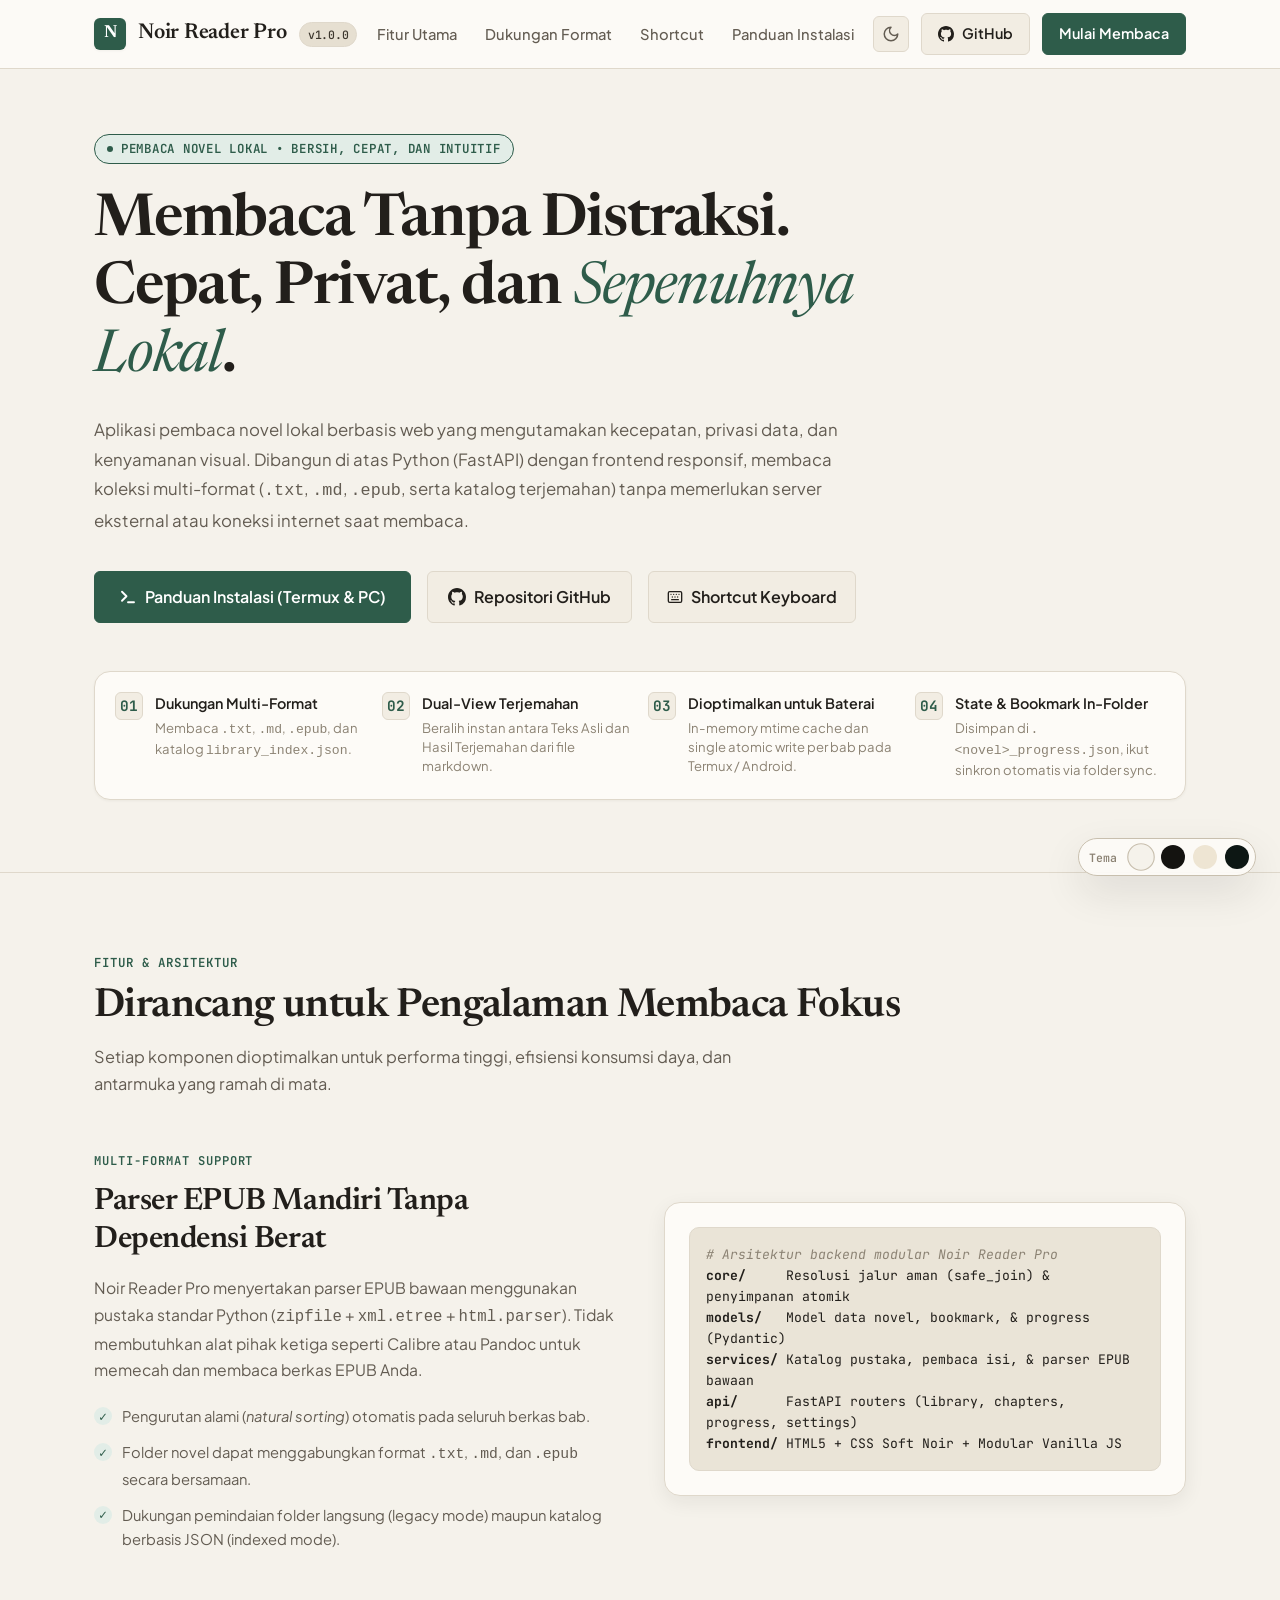
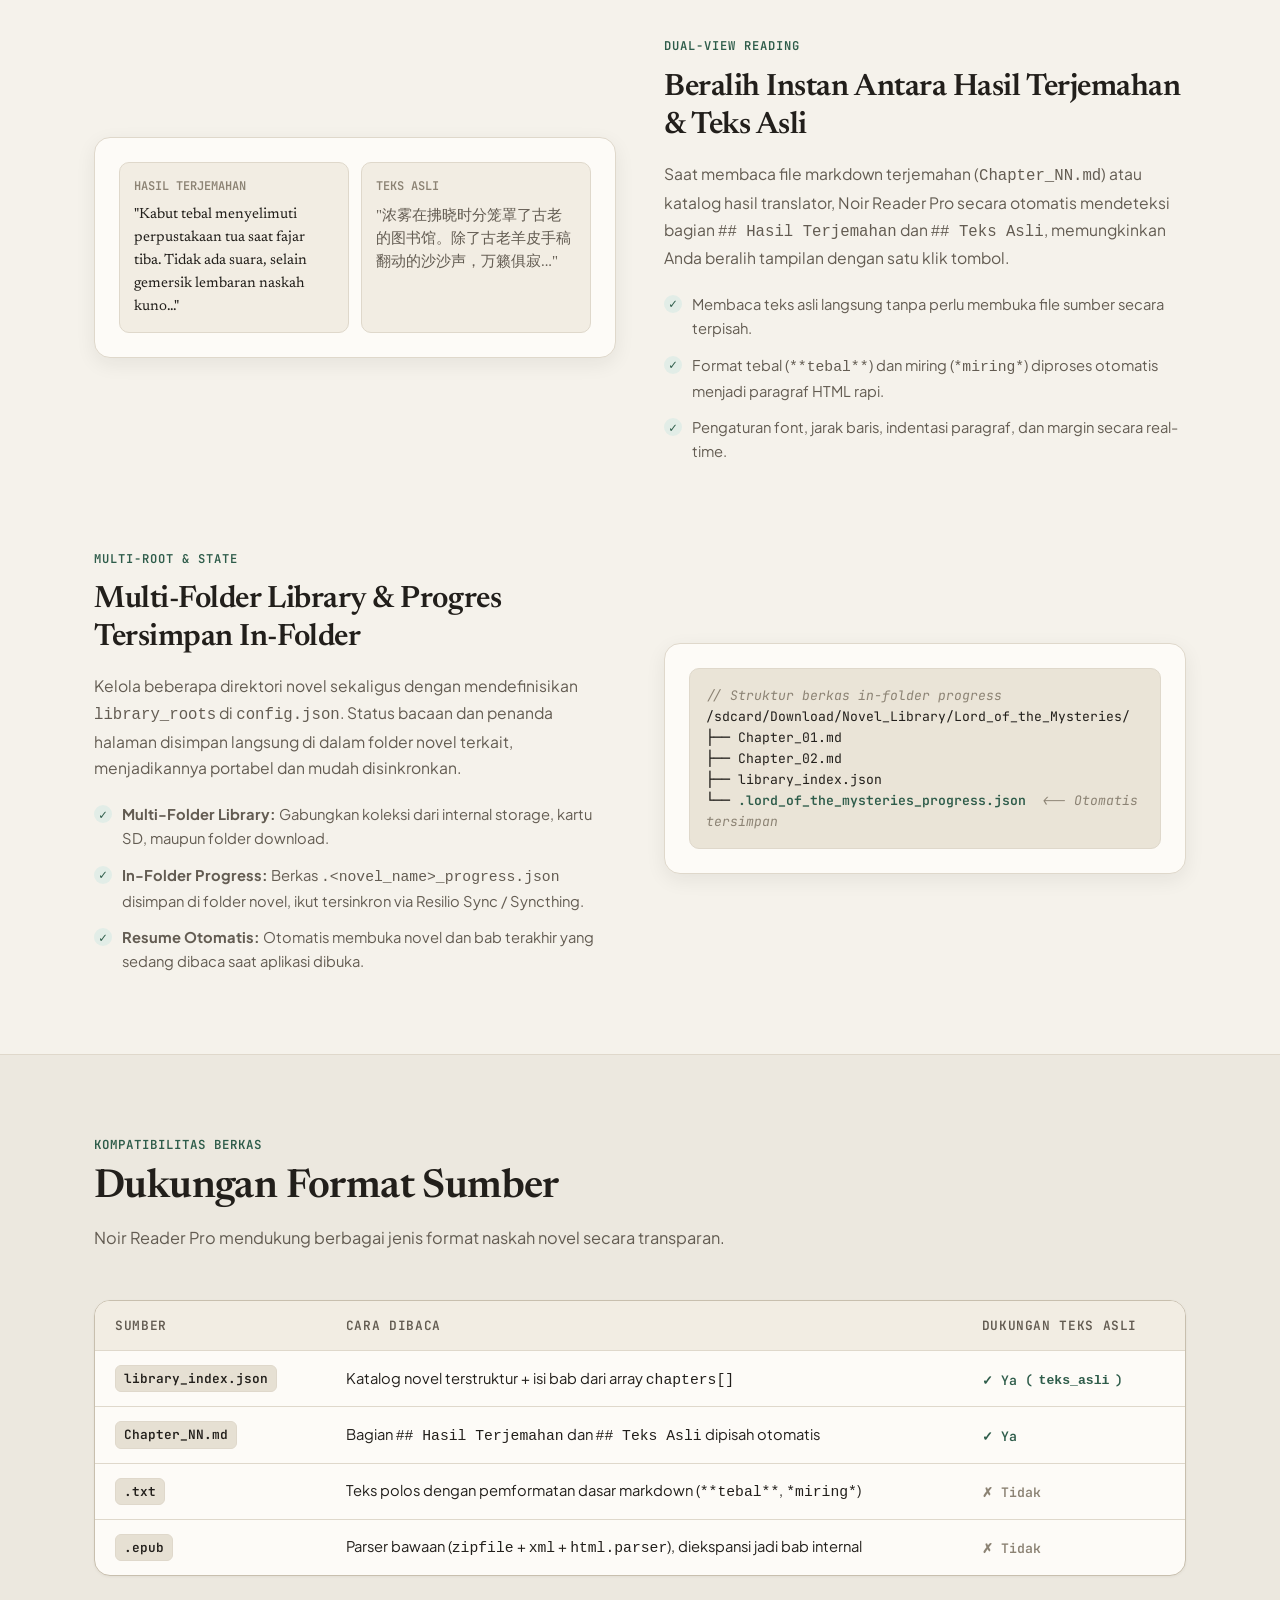
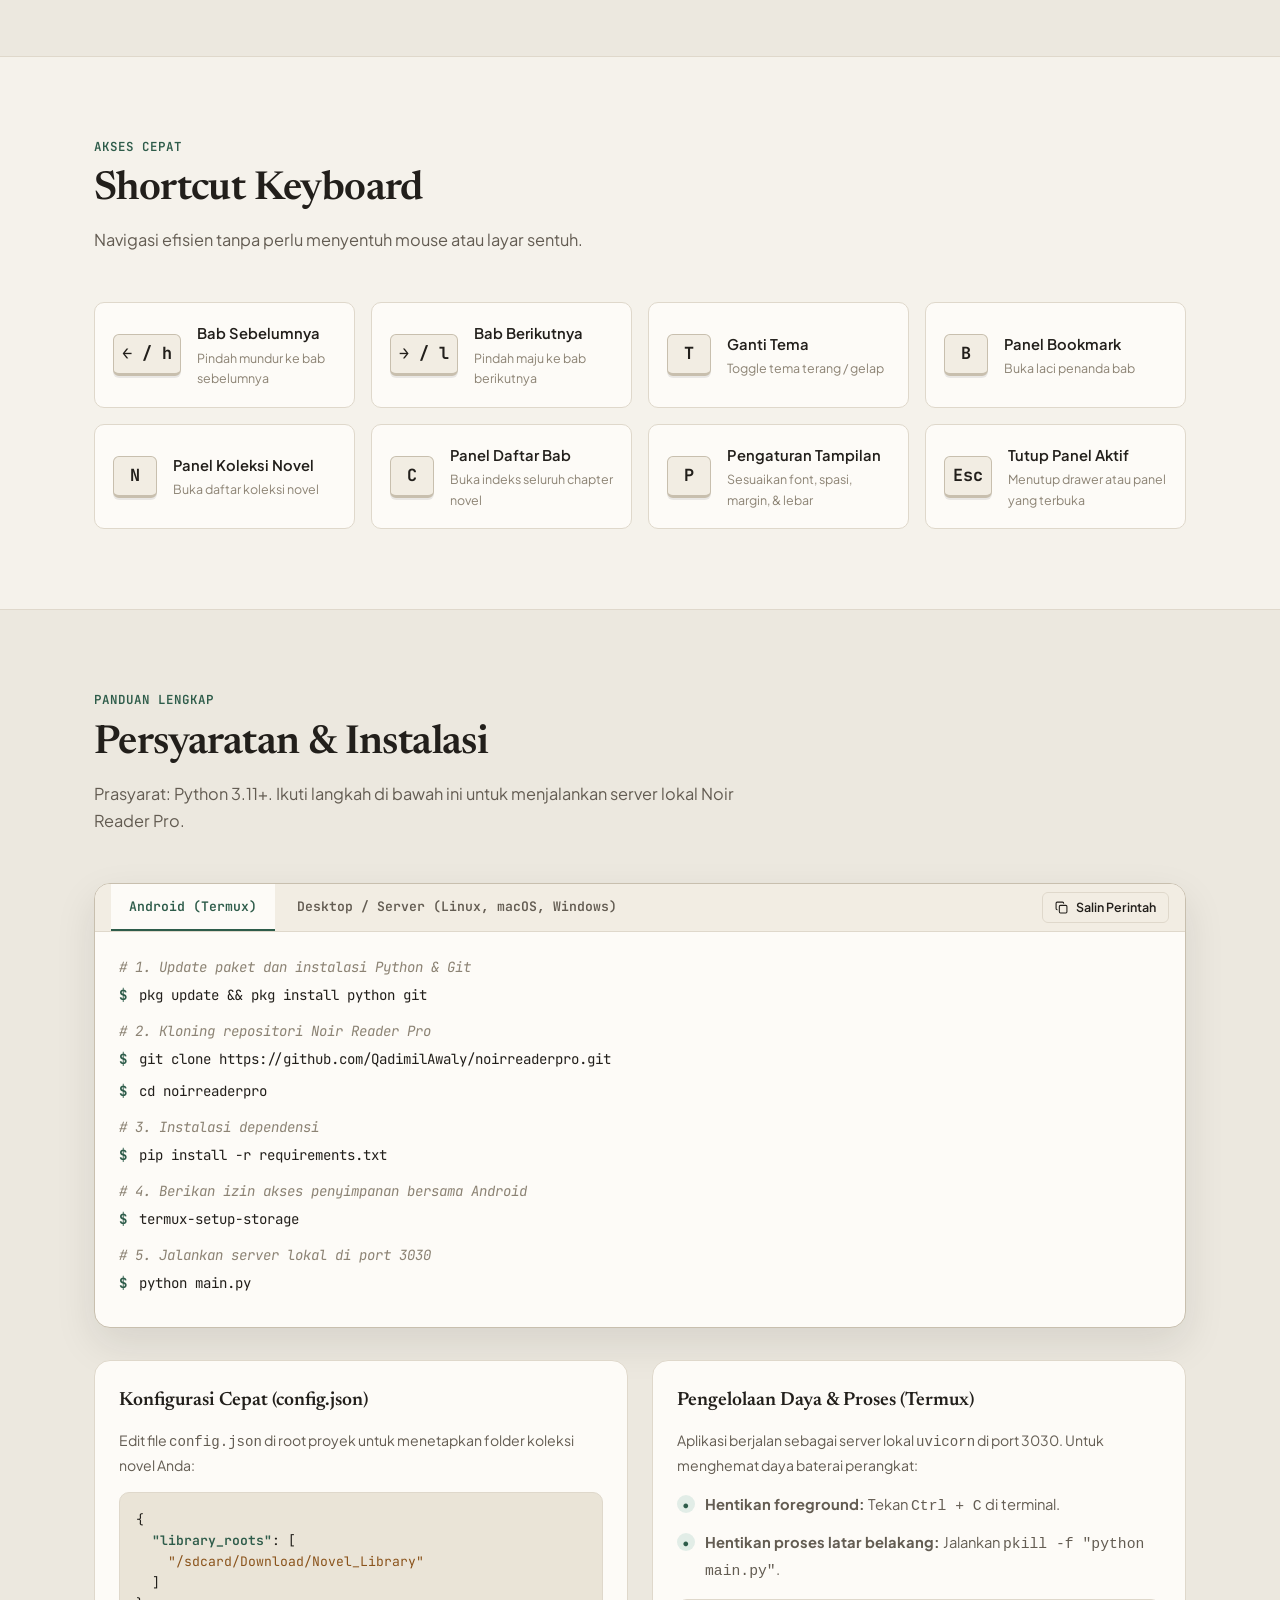
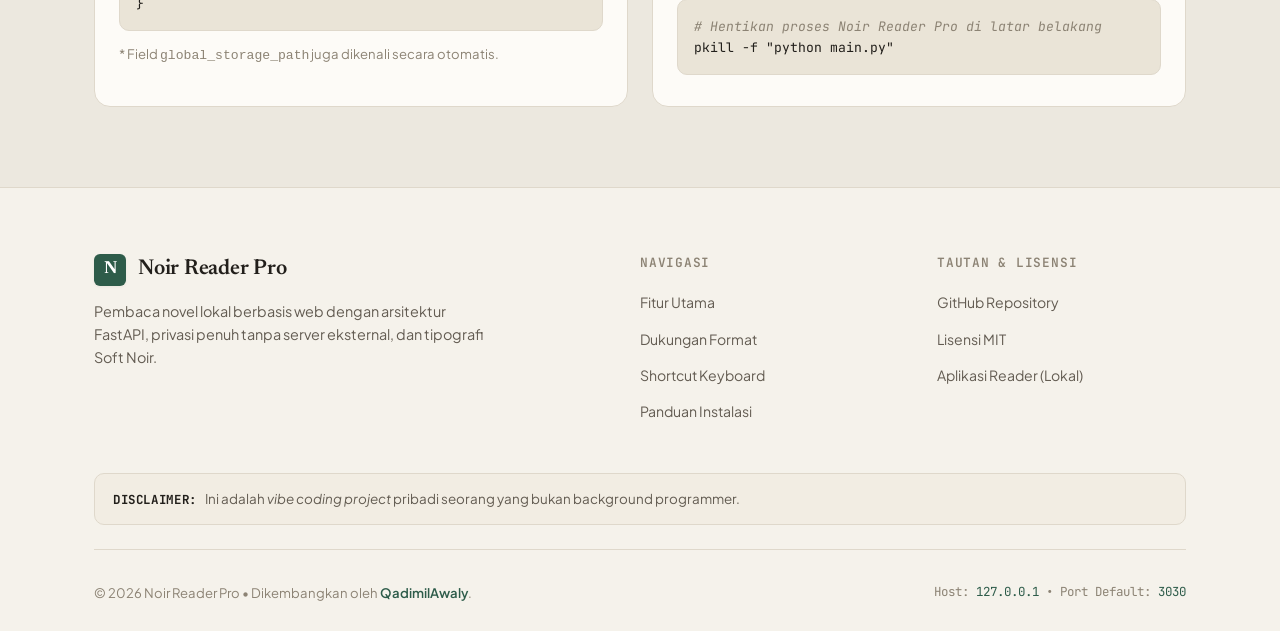
==== docs/index.html @ 92445912 "feat: add landing page, disclaimer, and GitHub Pages setup in /docs" ====
<!DOCTYPE html>
<html lang="id" data-theme="soft-light">
<head>
  <meta charset="UTF-8" />
  <meta name="viewport" content="width=device-width, initial-scale=1.0" />
  <title>Noir Reader Pro — Pembaca Novel Lokal & EPUB yang Bersih, Cepat, dan Intuitif</title>
  <meta name="description" content="Aplikasi pembaca novel lokal berbasis web untuk Android Termux dan Desktop. Arsitektur FastAPI, hemat baterai, dual-view terjemahan, dan 100% lokal." />

  <!-- Preconnect and Google Fonts -->
  <link rel="preconnect" href="https://fonts.googleapis.com" />
  <link rel="preconnect" href="https://fonts.gstatic.com" crossorigin />
  <link href="https://fonts.googleapis.com/css2?family=JetBrains+Mono:ital,wght@0,400;0,500;0,600;1,400&family=Newsreader:ital,opsz,wght@0,6..72,400;0,6..72,500;0,6..72,600;1,6..72,400;1,6..72,500&family=Plus+Jakarta+Sans:ital,wght@0,400;0,500;0,600;0,700;1,400&display=swap" rel="stylesheet" />

  <style>
    /* ==========================================================================
       1. DESIGN TOKENS & THEMING (Soft Noir Palette)
       ========================================================================== */
    :root {
      /* Base Fonts */
      --font-display: "Newsreader", "Iowan Old Style", "Palatino Linotype", Georgia, serif;
      --font-body: "Plus Jakarta Sans", system-ui, -apple-system, BlinkMacSystemFont, "Segoe UI", sans-serif;
      --font-mono: "JetBrains Mono", "SF Mono", "Fira Code", monospace;

      /* Animation Posture */
      --ease-out: cubic-bezier(0.16, 1, 0.3, 1);
      --duration-fast: 150ms;
      --duration-normal: 250ms;

      /* Radii */
      --radius-sm: 6px;
      --radius-md: 10px;
      --radius-lg: 16px;
      --radius-xl: 24px;
      --radius-full: 9999px;

      /* Base Spacing */
      --container-max: 1140px;
    }

    /* --- Theme: Soft Light (Default Warm Parchment) --- */
    [data-theme="soft-light"] {
      --bg: #f5f2eb;
      --bg-alt: #ece8df;
      --surface: #fdfbf7;
      --surface-2: #f2ede3;
      --surface-3: #e6e0d3;
      --surface-glass: rgba(253, 251, 247, 0.88);

      --fg: #221f1b;
      --fg-soft: #635c52;
      --fg-muted: #8c8374;
      
      --border: #dfd8cb;
      --border-strong: #c8bfae;

      --accent: #2e5c4a;
      --accent-hover: #24493a;
      --accent-soft: #e2ede7;
      --accent-fg: #ffffff;

      --amber-accent: #8a531b;
      --amber-soft: #faebd7;

      --shadow-sm: 0 1px 3px rgba(34, 31, 27, 0.05);
      --shadow-md: 0 6px 20px rgba(34, 31, 27, 0.07);
      --shadow-lg: 0 16px 40px rgba(34, 31, 27, 0.10);

      --badge-bg: #e6dfd1;
      --badge-fg: #3d372e;
      --code-bg: #eae4d7;
    }

    /* --- Theme: Obsidian Noir (Dark Warm Pitch) --- */
    [data-theme="obsidian-dark"] {
      --bg: #141310;
      --bg-alt: #1c1a15;
      --surface: #1e1c17;
      --surface-2: #28251e;
      --surface-3: #343027;
      --surface-glass: rgba(30, 28, 23, 0.90);

      --fg: #ece7dc;
      --fg-soft: #aba191;
      --fg-muted: #7d7465;

      --border: #322e24;
      --border-strong: #474134;

      --accent: #7fae9b;
      --accent-hover: #96c4b2;
      --accent-soft: #1f332a;
      --accent-fg: #101914;

      --amber-accent: #df9e58;
      --amber-soft: #382513;

      --shadow-sm: 0 1px 3px rgba(0, 0, 0, 0.4);
      --shadow-md: 0 8px 24px rgba(0, 0, 0, 0.5);
      --shadow-lg: 0 20px 48px rgba(0, 0, 0, 0.6);

      --badge-bg: #2b2820;
      --badge-fg: #cfc6b7;
      --code-bg: #24211a;
    }

    /* --- Theme: Amber Sepia --- */
    [data-theme="amber-sepia"] {
      --bg: #eee5d3;
      --bg-alt: #e4dac5;
      --surface: #f7f1e4;
      --surface-2: #eadfcb;
      --surface-3: #ded2bb;
      --surface-glass: rgba(247, 241, 228, 0.92);

      --fg: #322619;
      --fg-soft: #6d5840;
      --fg-muted: #957d61;

      --border: #d8caaee0;
      --border-strong: #bead8f;

      --accent: #8b4a24;
      --accent-hover: #723b1b;
      --accent-soft: #f5e4d8;
      --accent-fg: #ffffff;

      --amber-accent: #a35d28;
      --amber-soft: #fceddb;

      --shadow-sm: 0 1px 3px rgba(50, 38, 25, 0.05);
      --shadow-md: 0 6px 20px rgba(50, 38, 25, 0.08);
      --shadow-lg: 0 16px 40px rgba(50, 38, 25, 0.12);

      --badge-bg: #e2d4bc;
      --badge-fg: #4d3c2a;
      --code-bg: #ded0b7;
    }

    /* --- Theme: Emerald Pine (Night Reading) --- */
    [data-theme="emerald-pine"] {
      --bg: #0d1714;
      --bg-alt: #13221e;
      --surface: #172a24;
      --surface-2: #1e352e;
      --surface-3: #27433b;
      --surface-glass: rgba(23, 42, 36, 0.92);

      --fg: #e2ede8;
      --fg-soft: #9eb8af;
      --fg-muted: #6f8c82;

      --border: #233e35;
      --border-strong: #33594d;

      --accent: #65caa8;
      --accent-hover: #81debE;
      --accent-soft: #163d31;
      --accent-fg: #0a1b15;

      --amber-accent: #e2a865;
      --amber-soft: #382813;

      --shadow-sm: 0 1px 3px rgba(0, 0, 0, 0.4);
      --shadow-md: 0 8px 24px rgba(0, 0, 0, 0.5);
      --shadow-lg: 0 20px 48px rgba(0, 0, 0, 0.6);

      --badge-bg: #203c33;
      --badge-fg: #cae3da;
      --code-bg: #1c332c;
    }

    /* ==========================================================================
       2. RESET & BASE ELEMENTS
       ========================================================================== */
    *, *::before, *::after {
      box-sizing: border-box;
      margin: 0;
      padding: 0;
    }

    html {
      scroll-behavior: smooth;
      font-size: 16px;
      -webkit-text-size-adjust: 100%;
    }

    body {
      background-color: var(--bg);
      color: var(--fg);
      font-family: var(--font-body);
      font-size: 1rem;
      line-height: 1.65;
      transition: background-color var(--duration-normal) var(--ease-out), color var(--duration-normal) var(--ease-out);
      -webkit-font-smoothing: antialiased;
      -moz-osx-font-smoothing: grayscale;
      overflow-x: hidden;
    }

    ::selection {
      background: var(--accent);
      color: var(--accent-fg);
    }

    a {
      color: inherit;
      text-decoration: none;
    }

    img, svg {
      display: block;
      max-width: 100%;
    }

    button, input, select {
      font: inherit;
      color: inherit;
    }

    .container {
      width: 100%;
      max-width: var(--container-max);
      margin-left: auto;
      margin-right: auto;
      padding-left: 24px;
      padding-right: 24px;
    }

    /* ==========================================================================
       3. NAVIGATION BAR
       ========================================================================== */
    .site-nav {
      position: sticky;
      top: 0;
      z-index: 100;
      background: var(--surface-glass);
      backdrop-filter: blur(12px);
      -webkit-backdrop-filter: blur(12px);
      border-bottom: 1px solid var(--border);
      transition: background-color var(--duration-normal) var(--ease-out), border-color var(--duration-normal) var(--ease-out);
    }

    .nav-inner {
      display: flex;
      align-items: center;
      justify-content: space-between;
      height: 68px;
    }

    .brand-logo {
      display: flex;
      align-items: center;
      gap: 12px;
      font-family: var(--font-display);
      font-size: 1.35rem;
      font-weight: 600;
      letter-spacing: -0.01em;
      color: var(--fg);
    }

    .brand-icon {
      width: 32px;
      height: 32px;
      background: var(--accent);
      color: var(--accent-fg);
      border-radius: var(--radius-sm);
      display: flex;
      align-items: center;
      justify-content: center;
      font-family: var(--font-display);
      font-weight: 700;
      font-size: 1.1rem;
      box-shadow: var(--shadow-sm);
    }

    .brand-badge {
      font-family: var(--font-mono);
      font-size: 0.72rem;
      font-weight: 500;
      padding: 2px 8px;
      border-radius: var(--radius-full);
      background: var(--badge-bg);
      color: var(--badge-fg);
      border: 1px solid var(--border);
    }

    .nav-links {
      display: flex;
      align-items: center;
      gap: 28px;
      list-style: none;
    }

    .nav-link {
      font-size: 0.92rem;
      font-weight: 500;
      color: var(--fg-soft);
      transition: color var(--duration-fast) ease;
    }

    .nav-link:hover {
      color: var(--fg);
    }

    .nav-actions {
      display: flex;
      align-items: center;
      gap: 12px;
    }

    .btn {
      display: inline-flex;
      align-items: center;
      justify-content: center;
      gap: 8px;
      padding: 8px 16px;
      border-radius: var(--radius-sm);
      font-size: 0.9rem;
      font-weight: 600;
      cursor: pointer;
      border: 1px solid transparent;
      transition: all var(--duration-fast) var(--ease-out);
      user-select: none;
      white-space: nowrap;
    }

    .btn-primary {
      background: var(--accent);
      color: var(--accent-fg);
      border-color: var(--accent);
    }

    .btn-primary:hover {
      background: var(--accent-hover);
      border-color: var(--accent-hover);
      transform: translateY(-1px);
      box-shadow: var(--shadow-sm);
    }

    .btn-secondary {
      background: var(--surface-2);
      color: var(--fg);
      border-color: var(--border);
    }

    .btn-secondary:hover {
      background: var(--surface-3);
      border-color: var(--border-strong);
      transform: translateY(-1px);
    }

    .btn-icon-only {
      padding: 8px;
      border-radius: var(--radius-sm);
      background: var(--surface-2);
      color: var(--fg-soft);
      border: 1px solid var(--border);
      cursor: pointer;
      display: inline-flex;
      align-items: center;
      justify-content: center;
    }

    .btn-icon-only:hover {
      color: var(--fg);
      background: var(--surface-3);
      border-color: var(--border-strong);
    }

    /* ==========================================================================
       4. HERO SECTION
       ========================================================================== */
    .hero {
      padding-top: 64px;
      padding-bottom: 72px;
      position: relative;
    }

    .hero-eyebrow {
      display: inline-flex;
      align-items: center;
      gap: 8px;
      font-family: var(--font-mono);
      font-size: 0.78rem;
      font-weight: 600;
      letter-spacing: 0.06em;
      text-transform: uppercase;
      padding: 4px 12px;
      border-radius: var(--radius-full);
      background: var(--accent-soft);
      color: var(--accent);
      border: 1px solid var(--accent);
      margin-bottom: 24px;
    }

    .hero-eyebrow-dot {
      width: 6px;
      height: 6px;
      border-radius: 50%;
      background: currentColor;
    }

    .hero-title {
      font-family: var(--font-display);
      font-size: clamp(2.4rem, 4.6vw, 3.8rem);
      font-weight: 600;
      line-height: 1.15;
      letter-spacing: -0.02em;
      color: var(--fg);
      max-width: 900px;
      margin-bottom: 24px;
      text-wrap: balance;
    }

    .hero-title em {
      font-style: italic;
      font-weight: 400;
      color: var(--accent);
    }

    .hero-lead {
      font-size: clamp(1.05rem, 1.3vw, 1.2rem);
      line-height: 1.75;
      color: var(--fg-soft);
      max-width: 780px;
      margin-bottom: 36px;
    }

    .hero-ctas {
      display: flex;
      flex-wrap: wrap;
      align-items: center;
      gap: 16px;
      margin-bottom: 48px;
    }

    .hero-highlights-strip {
      display: grid;
      grid-template-columns: repeat(auto-fit, minmax(240px, 1fr));
      gap: 16px;
      padding: 20px;
      border-radius: var(--radius-lg);
      background: var(--surface);
      border: 1px solid var(--border);
      box-shadow: var(--shadow-sm);
    }

    .highlight-item {
      display: flex;
      align-items: flex-start;
      gap: 12px;
    }

    .highlight-symbol {
      font-family: var(--font-mono);
      font-size: 0.9rem;
      font-weight: 700;
      color: var(--accent);
      background: var(--surface-2);
      width: 28px;
      height: 28px;
      border-radius: var(--radius-sm);
      display: flex;
      align-items: center;
      justify-content: center;
      border: 1px solid var(--border);
      flex-shrink: 0;
    }

    .highlight-text strong {
      display: block;
      font-size: 0.9rem;
      font-weight: 600;
      color: var(--fg);
      margin-bottom: 2px;
    }

    .highlight-text span {
      display: block;
      font-size: 0.82rem;
      color: var(--fg-muted);
      line-height: 1.45;
    }

    /* ==========================================================================
       5. CORE FEATURES (Deep Editorial Rows)
       ========================================================================== */
    .features-section {
      padding: 80px 0;
      border-top: 1px solid var(--border);
    }

    .section-header {
      margin-bottom: 48px;
    }

    .section-eyebrow {
      font-family: var(--font-mono);
      font-size: 0.78rem;
      font-weight: 600;
      text-transform: uppercase;
      letter-spacing: 0.08em;
      color: var(--accent);
      margin-bottom: 8px;
      display: block;
    }

    .section-title {
      font-family: var(--font-display);
      font-size: clamp(1.8rem, 3.2vw, 2.5rem);
      font-weight: 600;
      color: var(--fg);
      letter-spacing: -0.015em;
      line-height: 1.25;
      margin-bottom: 12px;
    }

    .section-desc {
      font-size: 1.02rem;
      color: var(--fg-soft);
      max-width: 680px;
      line-height: 1.65;
    }

    .pillar-row {
      display: grid;
      grid-template-columns: 1fr 1fr;
      gap: 48px;
      align-items: center;
      margin-bottom: 80px;
    }

    .pillar-row:last-child {
      margin-bottom: 0;
    }

    .pillar-row.reversed {
      direction: rtl;
    }

    .pillar-row.reversed > * {
      direction: ltr;
    }

    @media (max-width: 860px) {
      .pillar-row, .pillar-row.reversed {
        grid-template-columns: 1fr;
        gap: 32px;
        direction: ltr;
      }
    }

    .pillar-tag {
      font-family: var(--font-mono);
      font-size: 0.76rem;
      font-weight: 600;
      color: var(--accent);
      text-transform: uppercase;
      letter-spacing: 0.08em;
      margin-bottom: 12px;
      display: inline-block;
    }

    .pillar-title {
      font-family: var(--font-display);
      font-size: clamp(1.5rem, 2.4vw, 2rem);
      font-weight: 600;
      line-height: 1.25;
      color: var(--fg);
      margin-bottom: 16px;
      letter-spacing: -0.015em;
    }

    .pillar-body {
      font-size: 0.98rem;
      line-height: 1.7;
      color: var(--fg-soft);
      margin-bottom: 20px;
    }

    .pillar-specs-list {
      list-style: none;
      display: flex;
      flex-direction: column;
      gap: 12px;
    }

    .pillar-spec-item {
      display: flex;
      align-items: flex-start;
      gap: 10px;
      font-size: 0.92rem;
      color: var(--fg-soft);
    }

    .pillar-spec-bullet {
      width: 18px;
      height: 18px;
      border-radius: 50%;
      background: var(--accent-soft);
      color: var(--accent);
      display: flex;
      align-items: center;
      justify-content: center;
      font-size: 0.72rem;
      font-weight: 700;
      flex-shrink: 0;
      margin-top: 3px;
    }

    .pillar-card {
      background: var(--surface);
      border: 1px solid var(--border);
      border-radius: var(--radius-lg);
      padding: 24px;
      box-shadow: var(--shadow-md);
      position: relative;
    }

    .comparison-grid {
      display: grid;
      grid-template-columns: 1fr 1fr;
      gap: 12px;
    }

    .comparison-col {
      padding: 14px;
      border-radius: var(--radius-md);
      background: var(--surface-2);
      border: 1px solid var(--border);
    }

    .comparison-col-header {
      font-family: var(--font-mono);
      font-size: 0.75rem;
      font-weight: 600;
      color: var(--fg-muted);
      margin-bottom: 8px;
      text-transform: uppercase;
    }

    .comparison-col-body {
      font-family: var(--font-display);
      font-size: 0.92rem;
      line-height: 1.55;
      color: var(--fg);
    }

    .code-snippet-box {
      font-family: var(--font-mono);
      font-size: 0.82rem;
      background: var(--code-bg);
      border: 1px solid var(--border);
      border-radius: var(--radius-md);
      padding: 16px;
      line-height: 1.6;
      color: var(--fg);
      overflow-x: auto;
    }

    .code-comment {
      color: var(--fg-muted);
      font-style: italic;
    }

    .code-key {
      color: var(--accent);
      font-weight: 600;
    }

    .code-val {
      color: var(--amber-accent);
    }

    /* ==========================================================================
       6. FORMAT SUPPORT TABLE
       ========================================================================== */
    .formats-section {
      padding: 80px 0;
      background: var(--bg-alt);
      border-top: 1px solid var(--border);
      border-bottom: 1px solid var(--border);
    }

    .table-wrapper {
      background: var(--surface);
      border: 1px solid var(--border-strong);
      border-radius: var(--radius-lg);
      overflow: hidden;
      box-shadow: var(--shadow-sm);
      margin-top: 32px;
    }

    .format-table {
      width: 100%;
      border-collapse: collapse;
      text-align: left;
      font-size: 0.92rem;
    }

    .format-table th, .format-table td {
      padding: 14px 20px;
      border-bottom: 1px solid var(--border);
    }

    .format-table th {
      background: var(--surface-2);
      font-family: var(--font-mono);
      font-size: 0.8rem;
      font-weight: 600;
      color: var(--fg-soft);
      text-transform: uppercase;
      letter-spacing: 0.05em;
    }

    .format-table tr:last-child td {
      border-bottom: none;
    }

    .format-table tr:hover td {
      background: var(--surface-2);
    }

    .format-badge {
      font-family: var(--font-mono);
      font-size: 0.8rem;
      font-weight: 600;
      padding: 2px 8px;
      border-radius: var(--radius-sm);
      background: var(--surface-3);
      color: var(--fg);
      border: 1px solid var(--border);
      display: inline-block;
    }

    .status-badge {
      display: inline-flex;
      align-items: center;
      gap: 6px;
      font-size: 0.82rem;
      font-weight: 600;
      font-family: var(--font-mono);
    }

    .status-badge.yes { color: var(--accent); }
    .status-badge.no { color: var(--fg-muted); }

    /* ==========================================================================
       7. KEYBOARD SHORTCUTS
       ========================================================================== */
    .shortcuts-section {
      padding: 80px 0;
    }

    .kbd-matrix {
      display: grid;
      grid-template-columns: repeat(auto-fit, minmax(220px, 1fr));
      gap: 16px;
      margin-top: 36px;
    }

    .kbd-card {
      background: var(--surface);
      border: 1px solid var(--border);
      border-radius: var(--radius-md);
      padding: 18px;
      display: flex;
      align-items: center;
      gap: 16px;
      cursor: pointer;
      transition: all var(--duration-fast) var(--ease-out);
    }

    .kbd-card:hover, .kbd-card.active-key {
      border-color: var(--accent);
      background: var(--accent-soft);
      transform: translateY(-2px);
      box-shadow: var(--shadow-sm);
    }

    .kbd-key {
      font-family: var(--font-mono);
      font-size: 1.05rem;
      font-weight: 700;
      background: var(--surface-2);
      color: var(--fg);
      border: 1px solid var(--border-strong);
      border-bottom-width: 3px;
      border-radius: var(--radius-sm);
      min-width: 44px;
      height: 42px;
      display: flex;
      align-items: center;
      justify-content: center;
      padding: 0 8px;
      flex-shrink: 0;
      box-shadow: 0 2px 0 rgba(0,0,0,0.08);
      transition: transform var(--duration-fast) ease;
    }

    .kbd-card:hover .kbd-key, .kbd-card.active-key .kbd-key {
      background: var(--accent);
      color: var(--accent-fg);
      border-color: var(--accent);
      transform: translateY(1px);
      border-bottom-width: 1px;
    }

    .kbd-info h4 {
      font-size: 0.92rem;
      font-weight: 600;
      color: var(--fg);
      margin-bottom: 2px;
    }

    .kbd-info p {
      font-size: 0.78rem;
      color: var(--fg-muted);
    }

    /* ==========================================================================
       8. QUICKSTART & INSTALLATION GUIDE
       ========================================================================== */
    .quickstart-section {
      padding: 80px 0;
      background: var(--bg-alt);
      border-top: 1px solid var(--border);
      border-bottom: 1px solid var(--border);
    }

    .terminal-window {
      background: var(--surface);
      border: 1px solid var(--border-strong);
      border-radius: var(--radius-lg);
      overflow: hidden;
      box-shadow: var(--shadow-lg);
      margin-top: 36px;
    }

    .terminal-tabbar {
      display: flex;
      align-items: center;
      justify-content: space-between;
      background: var(--surface-2);
      border-bottom: 1px solid var(--border);
      padding: 0 16px;
    }

    .terminal-tabs {
      display: flex;
      gap: 4px;
    }

    .terminal-tab {
      padding: 12px 18px;
      font-family: var(--font-mono);
      font-size: 0.82rem;
      font-weight: 600;
      color: var(--fg-soft);
      border: none;
      background: none;
      cursor: pointer;
      border-bottom: 2px solid transparent;
      transition: all var(--duration-fast) ease;
    }

    .terminal-tab.active {
      color: var(--accent);
      border-bottom-color: var(--accent);
      background: var(--surface);
    }

    .terminal-body {
      padding: 24px;
      font-family: var(--font-mono);
      font-size: 0.88rem;
      line-height: 1.7;
      color: var(--fg);
      position: relative;
    }

    .terminal-line {
      display: flex;
      align-items: baseline;
      gap: 12px;
      margin-bottom: 8px;
    }

    .terminal-prompt {
      color: var(--accent);
      font-weight: 700;
      user-select: none;
    }

    .terminal-cmd {
      color: var(--fg);
    }

    .terminal-comment {
      color: var(--fg-muted);
      font-style: italic;
      margin-top: 12px;
      margin-bottom: 4px;
    }

    .terminal-comment:first-child {
      margin-top: 0;
    }

    .config-box {
      margin-top: 32px;
      display: grid;
      grid-template-columns: 1fr 1fr;
      gap: 24px;
    }

    @media (max-width: 768px) {
      .config-box {
        grid-template-columns: 1fr;
      }
    }

    .config-card {
      background: var(--surface);
      border: 1px solid var(--border);
      border-radius: var(--radius-lg);
      padding: 24px;
    }

    .config-card h4 {
      font-family: var(--font-display);
      font-size: 1.2rem;
      font-weight: 600;
      margin-bottom: 12px;
      color: var(--fg);
    }

    .config-card p {
      font-size: 0.88rem;
      color: var(--fg-soft);
      margin-bottom: 16px;
      line-height: 1.6;
    }

    /* ==========================================================================
       9. FOOTER
       ========================================================================== */
    .site-footer {
      padding: 64px 0 40px;
      background: var(--bg);
    }

    .footer-grid {
      display: grid;
      grid-template-columns: 2fr 1fr 1fr;
      gap: 48px;
      margin-bottom: 48px;
    }

    @media (max-width: 768px) {
      .footer-grid {
        grid-template-columns: 1fr;
        gap: 32px;
      }
    }

    .footer-brand h3 {
      font-family: var(--font-display);
      font-size: 1.3rem;
      font-weight: 600;
      margin-bottom: 10px;
      color: var(--fg);
    }

    .footer-brand p {
      font-size: 0.9rem;
      color: var(--fg-soft);
      max-width: 400px;
      line-height: 1.6;
    }

    .footer-col h4 {
      font-family: var(--font-mono);
      font-size: 0.8rem;
      font-weight: 600;
      text-transform: uppercase;
      letter-spacing: 0.06em;
      color: var(--fg-muted);
      margin-bottom: 16px;
    }

    .footer-links {
      list-style: none;
      display: flex;
      flex-direction: column;
      gap: 10px;
    }

    .footer-links a {
      font-size: 0.88rem;
      color: var(--fg-soft);
      transition: color var(--duration-fast) ease;
    }

    .footer-links a:hover {
      color: var(--accent);
    }

    .footer-bottom {
      display: flex;
      flex-wrap: wrap;
      align-items: center;
      justify-content: space-between;
      gap: 16px;
      padding-top: 32px;
      border-top: 1px solid var(--border);
      font-size: 0.82rem;
      color: var(--fg-muted);
    }

    /* ==========================================================================
       10. FLOATING THEME CONTROLLER
       ========================================================================== */
    .floating-tweaks {
      position: fixed;
      bottom: 24px;
      right: 24px;
      z-index: 999;
      display: flex;
      align-items: center;
      gap: 8px;
      padding: 6px;
      background: var(--surface-glass);
      backdrop-filter: blur(16px);
      -webkit-backdrop-filter: blur(16px);
      border: 1px solid var(--border-strong);
      border-radius: var(--radius-full);
      box-shadow: var(--shadow-lg);
    }

    .theme-chip {
      width: 24px;
      height: 24px;
      border-radius: 50%;
      border: 2px solid transparent;
      cursor: pointer;
      transition: transform var(--duration-fast) ease, border-color var(--duration-fast) ease;
    }

    .theme-chip:hover {
      transform: scale(1.15);
    }

    .theme-chip.active {
      border-color: var(--fg);
      transform: scale(1.15);
    }

    .theme-chip[data-set-theme="soft-light"] { background: #f5f2eb; border: 1px solid #c8bfae; }
    .theme-chip[data-set-theme="obsidian-dark"] { background: #141310; }
    .theme-chip[data-set-theme="amber-sepia"] { background: #eee5d3; }
    .theme-chip[data-set-theme="emerald-pine"] { background: #0d1714; }

    @media (max-width: 640px) {
      .nav-links { display: none; }
      .hero { padding-top: 36px; padding-bottom: 48px; }
      .hero-title { font-size: 2.1rem; }
      .floating-tweaks { bottom: 16px; right: 16px; }
    }
  </style>
</head>
<body>

  <!-- ==========================================================================
       NAVIGATION
       ========================================================================== -->
  <header class="site-nav">
    <div class="container">
      <div class="nav-inner">
        <a href="#" class="brand-logo" aria-label="Noir Reader Pro Home">
          <div class="brand-icon">N</div>
          <span>Noir Reader Pro</span>
          <span class="brand-badge">v1.0.0</span>
        </a>

        <ul class="nav-links">
          <li><a href="#features" class="nav-link">Fitur Utama</a></li>
          <li><a href="#formats" class="nav-link">Dukungan Format</a></li>
          <li><a href="#shortcuts" class="nav-link">Shortcut</a></li>
          <li><a href="#quickstart" class="nav-link">Panduan Instalasi</a></li>
        </ul>

        <div class="nav-actions">
          <button id="nav-theme-toggle" class="btn-icon-only" aria-label="Ganti Tema" title="Ganti Tema Terang/Gelap">
            <svg width="18" height="18" viewBox="0 0 24 24" fill="none" stroke="currentColor" stroke-width="2" stroke-linecap="round" stroke-linejoin="round">
              <path d="M12 3a6 6 0 0 0 9 9 9 9 0 1 1-9-9Z"></path>
            </svg>
          </button>
          <a href="https://github.com/QadimilAwaly/noirreaderpro" target="_blank" rel="noopener noreferrer" class="btn btn-secondary">
            <svg width="16" height="16" viewBox="0 0 24 24" fill="currentColor">
              <path d="M12 0C5.37 0 0 5.37 0 12c0 5.31 3.435 9.795 8.205 11.385.6.105.825-.255.825-.57 0-.285-.015-1.23-.015-2.235-3.015.555-3.795-.735-4.035-1.41-.135-.345-.72-1.41-1.23-1.695-.42-.225-1.02-.78-.015-.795.945-.015 1.62.87 1.845 1.23 1.08 1.815 2.805 1.305 3.495.99.105-.78.42-1.305.765-1.605-2.67-.3-5.46-1.335-5.46-5.925 0-1.305.465-2.385 1.23-3.225-.12-.3-.54-1.53.12-3.18 0 0 1.005-.315 3.3 1.23.96-.27 1.98-.405 3-.405s2.04.135 3 .405c2.295-1.56 3.3-1.23 3.3-1.23.66 1.65.24 2.88.12 3.18.765.84 1.23 1.905 1.23 3.225 0 4.605-2.805 5.625-5.475 5.925.435.375.81 1.095.81 2.22 0 1.605-.015 2.895-.015 3.3 0 .315.225.69.825.57A12.02 12.02 0 0 0 24 12c0-6.63-5.37-12-12-12Z"/>
            </svg>
            <span>GitHub</span>
          </a>
          <a href="#quickstart" class="btn btn-primary">
            <span>Mulai Membaca</span>
          </a>
        </div>
      </div>
    </div>
  </header>

  <!-- ==========================================================================
       HERO SECTION
       ========================================================================== -->
  <section class="hero">
    <div class="container">
      <div class="hero-eyebrow">
        <span class="hero-eyebrow-dot"></span>
        <span>Pembaca Novel Lokal • Bersih, Cepat, dan Intuitif</span>
      </div>

      <h1 class="hero-title">
        Membaca Tanpa Distraksi.<br />
        Cepat, Privat, dan <em>Sepenuhnya Lokal</em>.
      </h1>

      <p class="hero-lead">
        Aplikasi pembaca novel lokal berbasis web yang mengutamakan kecepatan, privasi data, dan kenyamanan visual. Dibangun di atas Python (FastAPI) dengan frontend responsif, membaca koleksi multi-format (<code>.txt</code>, <code>.md</code>, <code>.epub</code>, serta katalog terjemahan) tanpa memerlukan server eksternal atau koneksi internet saat membaca.
      </p>

      <div class="hero-ctas">
        <a href="#quickstart" class="btn btn-primary" style="padding: 12px 24px; font-size: 1rem;">
          <svg width="18" height="18" viewBox="0 0 24 24" fill="none" stroke="currentColor" stroke-width="2.5" stroke-linecap="round" stroke-linejoin="round">
            <polyline points="4 17 10 11 4 5"></polyline>
            <line x1="12" y1="19" x2="20" y2="19"></line>
          </svg>
          <span>Panduan Instalasi (Termux & PC)</span>
        </a>

        <a href="https://github.com/QadimilAwaly/noirreaderpro" target="_blank" rel="noopener noreferrer" class="btn btn-secondary" style="padding: 12px 20px; font-size: 1rem;">
          <svg width="18" height="18" viewBox="0 0 24 24" fill="currentColor">
            <path d="M12 0C5.37 0 0 5.37 0 12c0 5.31 3.435 9.795 8.205 11.385.6.105.825-.255.825-.57 0-.285-.015-1.23-.015-2.235-3.015.555-3.795-.735-4.035-1.41-.135-.345-.72-1.41-1.23-1.695-.42-.225-1.02-.78-.015-.795.945-.015 1.62.87 1.845 1.23 1.08 1.815 2.805 1.305 3.495.99.105-.78.42-1.305.765-1.605-2.67-.3-5.46-1.335-5.46-5.925 0-1.305.465-2.385 1.23-3.225-.12-.3-.54-1.53.12-3.18 0 0 1.005-.315 3.3 1.23.96-.27 1.98-.405 3-.405s2.04.135 3 .405c2.295-1.56 3.3-1.23 3.3-1.23.66 1.65.24 2.88.12 3.18.765.84 1.23 1.905 1.23 3.225 0 4.605-2.805 5.625-5.475 5.925.435.375.81 1.095.81 2.22 0 1.605-.015 2.895-.015 3.3 0 .315.225.69.825.57A12.02 12.02 0 0 0 24 12c0-6.63-5.37-12-12-12Z"/>
          </svg>
          <span>Repositori GitHub</span>
        </a>

        <a href="#shortcuts" class="btn btn-secondary" style="padding: 12px 18px; font-size: 1rem;">
          <svg width="16" height="16" viewBox="0 0 24 24" fill="none" stroke="currentColor" stroke-width="2" stroke-linecap="round" stroke-linejoin="round">
            <rect width="20" height="16" x="2" y="4" rx="2"></rect>
            <path d="M6 8h.01M10 8h.01M14 8h.01M18 8h.01M8 12h.01M12 12h.01M16 12h.01M7 16h10"></path>
          </svg>
          <span>Shortcut Keyboard</span>
        </a>
      </div>

      <!-- Highlights Strip -->
      <div class="hero-highlights-strip">
        <div class="highlight-item">
          <div class="highlight-symbol">01</div>
          <div class="highlight-text">
            <strong>Dukungan Multi-Format</strong>
            <span>Membaca <code>.txt</code>, <code>.md</code>, <code>.epub</code>, dan katalog <code>library_index.json</code>.</span>
          </div>
        </div>

        <div class="highlight-item">
          <div class="highlight-symbol">02</div>
          <div class="highlight-text">
            <strong>Dual-View Terjemahan</strong>
            <span>Beralih instan antara Teks Asli dan Hasil Terjemahan dari file markdown.</span>
          </div>
        </div>

        <div class="highlight-item">
          <div class="highlight-symbol">03</div>
          <div class="highlight-text">
            <strong>Dioptimalkan untuk Baterai</strong>
            <span>In-memory mtime cache dan single atomic write per bab pada Termux / Android.</span>
          </div>
        </div>

        <div class="highlight-item">
          <div class="highlight-symbol">04</div>
          <div class="highlight-text">
            <strong>State & Bookmark In-Folder</strong>
            <span>Disimpan di <code>.&lt;novel&gt;_progress.json</code>, ikut sinkron otomatis via folder sync.</span>
          </div>
        </div>
      </div>
    </div>
  </section>

  <!-- ==========================================================================
       CORE FEATURES
       ========================================================================== -->
  <section id="features" class="features-section">
    <div class="container">
      <div class="section-header">
        <span class="section-eyebrow">Fitur & Arsitektur</span>
        <h2 class="section-title">Dirancang untuk Pengalaman Membaca Fokus</h2>
        <p class="section-desc">
          Setiap komponen dioptimalkan untuk performa tinggi, efisiensi konsumsi daya, dan antarmuka yang ramah di mata.
        </p>
      </div>
      
      <!-- Feature 1: Multi-Format & EPUB -->
      <div class="pillar-row">
        <div class="pillar-content">
          <span class="pillar-tag">Multi-Format Support</span>
          <h3 class="pillar-title">Parser EPUB Mandiri Tanpa Dependensi Berat</h3>
          <p class="pillar-body">
            Noir Reader Pro menyertakan parser EPUB bawaan menggunakan pustaka standar Python (<code>zipfile</code> + <code>xml.etree</code> + <code>html.parser</code>). Tidak membutuhkan alat pihak ketiga seperti Calibre atau Pandoc untuk memecah dan membaca berkas EPUB Anda.
          </p>

          <ul class="pillar-specs-list">
            <li class="pillar-spec-item">
              <div class="pillar-spec-bullet">✓</div>
              <div>Pengurutan alami (<em>natural sorting</em>) otomatis pada seluruh berkas bab.</div>
            </li>
            <li class="pillar-spec-item">
              <div class="pillar-spec-bullet">✓</div>
              <div>Folder novel dapat menggabungkan format <code>.txt</code>, <code>.md</code>, dan <code>.epub</code> secara bersamaan.</div>
            </li>
            <li class="pillar-spec-item">
              <div class="pillar-spec-bullet">✓</div>
              <div>Dukungan pemindaian folder langsung (legacy mode) maupun katalog berbasis JSON (indexed mode).</div>
            </li>
          </ul>
        </div>

        <div class="pillar-card">
          <div class="code-snippet-box">
            <div class="code-comment"># Arsitektur backend modular Noir Reader Pro</div>
            <strong>core/</strong>&nbsp;&nbsp;&nbsp;&nbsp;&nbsp;Resolusi jalur aman (safe_join) & penyimpanan atomik<br />
            <strong>models/</strong>&nbsp;&nbsp;&nbsp;Model data novel, bookmark, & progress (Pydantic)<br />
            <strong>services/</strong>&nbsp;Katalog pustaka, pembaca isi, & parser EPUB bawaan<br />
            <strong>api/</strong>&nbsp;&nbsp;&nbsp;&nbsp;&nbsp;&nbsp;FastAPI routers (library, chapters, progress, settings)<br />
            <strong>frontend/</strong>&nbsp;HTML5 + CSS Soft Noir + Modular Vanilla JS
          </div>
        </div>
      </div>

      <!-- Feature 2: Dual View -->
      <div class="pillar-row reversed">
        <div class="pillar-content">
          <span class="pillar-tag">Dual-View Reading</span>
          <h3 class="pillar-title">Beralih Instan Antara Hasil Terjemahan & Teks Asli</h3>
          <p class="pillar-body">
            Saat membaca file markdown terjemahan (<code>Chapter_NN.md</code>) atau katalog hasil translator, Noir Reader Pro secara otomatis mendeteksi bagian <code>## Hasil Terjemahan</code> dan <code>## Teks Asli</code>, memungkinkan Anda beralih tampilan dengan satu klik tombol.
          </p>

          <ul class="pillar-specs-list">
            <li class="pillar-spec-item">
              <div class="pillar-spec-bullet">✓</div>
              <div>Membaca teks asli langsung tanpa perlu membuka file sumber secara terpisah.</div>
            </li>
            <li class="pillar-spec-item">
              <div class="pillar-spec-bullet">✓</div>
              <div>Format tebal (<code>**tebal**</code>) dan miring (<code>*miring*</code>) diproses otomatis menjadi paragraf HTML rapi.</div>
            </li>
            <li class="pillar-spec-item">
              <div class="pillar-spec-bullet">✓</div>
              <div>Pengaturan font, jarak baris, indentasi paragraf, dan margin secara real-time.</div>
            </li>
          </ul>
        </div>

        <div class="pillar-card">
          <div class="comparison-grid">
            <div class="comparison-col">
              <div class="comparison-col-header">Hasil Terjemahan</div>
              <div class="comparison-col-body">
                "Kabut tebal menyelimuti perpustakaan tua saat fajar tiba. Tidak ada suara, selain gemersik lembaran naskah kuno..."
              </div>
            </div>
            <div class="comparison-col">
              <div class="comparison-col-header">Teks Asli</div>
              <div class="comparison-col-body" style="font-family: serif; color: var(--fg-soft);">
                "浓雾在拂晓时分笼罩了古老的图书馆。除了古老羊皮手稿翻动的沙沙声，万籁俱寂..."
              </div>
            </div>
          </div>
        </div>
      </div>

      <!-- Feature 3: Multi-folder & In-Folder Progress -->
      <div class="pillar-row">
        <div class="pillar-content">
          <span class="pillar-tag">Multi-Root & State</span>
          <h3 class="pillar-title">Multi-Folder Library & Progres Tersimpan In-Folder</h3>
          <p class="pillar-body">
            Kelola beberapa direktori novel sekaligus dengan mendefinisikan <code>library_roots</code> di <code>config.json</code>. Status bacaan dan penanda halaman disimpan langsung di dalam folder novel terkait, menjadikannya portabel dan mudah disinkronkan.
          </p>

          <ul class="pillar-specs-list">
            <li class="pillar-spec-item">
              <div class="pillar-spec-bullet">✓</div>
              <div><strong>Multi-Folder Library:</strong> Gabungkan koleksi dari internal storage, kartu SD, maupun folder download.</div>
            </li>
            <li class="pillar-spec-item">
              <div class="pillar-spec-bullet">✓</div>
              <div><strong>In-Folder Progress:</strong> Berkas <code>.&lt;novel_name&gt;_progress.json</code> disimpan di folder novel, ikut tersinkron via Resilio Sync / Syncthing.</div>
            </li>
            <li class="pillar-spec-item">
              <div class="pillar-spec-bullet">✓</div>
              <div><strong>Resume Otomatis:</strong> Otomatis membuka novel dan bab terakhir yang sedang dibaca saat aplikasi dibuka.</div>
            </li>
          </ul>
        </div>

        <div class="pillar-card">
          <div class="code-snippet-box">
            <div class="code-comment">// Struktur berkas in-folder progress</div>
            /sdcard/Download/Novel_Library/Lord_of_the_Mysteries/<br />
            ├── Chapter_01.md<br />
            ├── Chapter_02.md<br />
            ├── library_index.json<br />
            └── <span class="code-key">.lord_of_the_mysteries_progress.json</span>&nbsp;&nbsp;<span class="code-comment">&lt;-- Otomatis tersimpan</span>
          </div>
        </div>
      </div>

    </div>
  </section>

  <!-- ==========================================================================
       FORMAT SUPPORT TABLE
       ========================================================================== -->
  <section id="formats" class="formats-section">
    <div class="container">
      <div class="section-header">
        <span class="section-eyebrow">Kompatibilitas Berkas</span>
        <h2 class="section-title">Dukungan Format Sumber</h2>
        <p class="section-desc">
          Noir Reader Pro mendukung berbagai jenis format naskah novel secara transparan.
        </p>
      </div>

      <div class="table-wrapper">
        <table class="format-table">
          <thead>
            <tr>
              <th>Sumber</th>
              <th>Cara Dibaca</th>
              <th>Dukungan Teks Asli</th>
            </tr>
          </thead>
          <tbody>
            <tr>
              <td><span class="format-badge">library_index.json</span></td>
              <td>Katalog novel terstruktur + isi bab dari array <code>chapters[]</code></td>
              <td><span class="status-badge yes">✓ Ya (<code>teks_asli</code>)</span></td>
            </tr>
            <tr>
              <td><span class="format-badge">Chapter_NN.md</span></td>
              <td>Bagian <code>## Hasil Terjemahan</code> dan <code>## Teks Asli</code> dipisah otomatis</td>
              <td><span class="status-badge yes">✓ Ya</span></td>
            </tr>
            <tr>
              <td><span class="format-badge">.txt</span></td>
              <td>Teks polos dengan pemformatan dasar markdown (<code>**tebal**</code>, <code>*miring*</code>)</td>
              <td><span class="status-badge no">✗ Tidak</span></td>
            </tr>
            <tr>
              <td><span class="format-badge">.epub</span></td>
              <td>Parser bawaan (<code>zipfile</code> + <code>xml</code> + <code>html.parser</code>), diekspansi jadi bab internal</td>
              <td><span class="status-badge no">✗ Tidak</span></td>
            </tr>
          </tbody>
        </table>
      </div>
    </div>
  </section>

  <!-- ==========================================================================
       KEYBOARD SHORTCUT MATRIX
       ========================================================================== -->
  <section id="shortcuts" class="shortcuts-section">
    <div class="container">
      <div class="section-header">
        <span class="section-eyebrow">Akses Cepat</span>
        <h2 class="section-title">Shortcut Keyboard</h2>
        <p class="section-desc">
          Navigasi efisien tanpa perlu menyentuh mouse atau layar sentuh.
        </p>
      </div>

      <div class="kbd-matrix">
        <div class="kbd-card" data-key="ArrowLeft">
          <div class="kbd-key">← / h</div>
          <div class="kbd-info">
            <h4>Bab Sebelumnya</h4>
            <p>Pindah mundur ke bab sebelumnya</p>
          </div>
        </div>

        <div class="kbd-card" data-key="ArrowRight">
          <div class="kbd-key">→ / l</div>
          <div class="kbd-info">
            <h4>Bab Berikutnya</h4>
            <p>Pindah maju ke bab berikutnya</p>
          </div>
        </div>

        <div class="kbd-card" data-key="KeyT">
          <div class="kbd-key">T</div>
          <div class="kbd-info">
            <h4>Ganti Tema</h4>
            <p>Toggle tema terang / gelap</p>
          </div>
        </div>

        <div class="kbd-card" data-key="KeyB">
          <div class="kbd-key">B</div>
          <div class="kbd-info">
            <h4>Panel Bookmark</h4>
            <p>Buka laci penanda bab</p>
          </div>
        </div>

        <div class="kbd-card" data-key="KeyN">
          <div class="kbd-key">N</div>
          <div class="kbd-info">
            <h4>Panel Koleksi Novel</h4>
            <p>Buka daftar koleksi novel</p>
          </div>
        </div>

        <div class="kbd-card" data-key="KeyC">
          <div class="kbd-key">C</div>
          <div class="kbd-info">
            <h4>Panel Daftar Bab</h4>
            <p>Buka indeks seluruh chapter novel</p>
          </div>
        </div>

        <div class="kbd-card" data-key="KeyP">
          <div class="kbd-key">P</div>
          <div class="kbd-info">
            <h4>Pengaturan Tampilan</h4>
            <p>Sesuaikan font, spasi, margin, & lebar</p>
          </div>
        </div>

        <div class="kbd-card" data-key="Escape">
          <div class="kbd-key">Esc</div>
          <div class="kbd-info">
            <h4>Tutup Panel Aktif</h4>
            <p>Menutup drawer atau panel yang terbuka</p>
          </div>
        </div>
      </div>
    </div>
  </section>

  <!-- ==========================================================================
       QUICKSTART & INSTALLATION GUIDE
       ========================================================================== -->
  <section id="quickstart" class="quickstart-section">
    <div class="container">
      <div class="section-header">
        <span class="section-eyebrow">Panduan Lengkap</span>
        <h2 class="section-title">Persyaratan & Instalasi</h2>
        <p class="section-desc">
          Prasyarat: Python 3.11+. Ikuti langkah di bawah ini untuk menjalankan server lokal Noir Reader Pro.
        </p>
      </div>

      <div class="terminal-window">
        <!-- Terminal Tabbar -->
        <div class="terminal-tabbar">
          <div class="terminal-tabs">
            <button class="terminal-tab active" data-terminal-tab="termux">Android (Termux)</button>
            <button class="terminal-tab" data-terminal-tab="desktop">Desktop / Server (Linux, macOS, Windows)</button>
          </div>

          <button id="copy-terminal-btn" class="btn btn-secondary" style="padding: 4px 12px; font-size: 0.78rem;">
            <svg width="13" height="13" viewBox="0 0 24 24" fill="none" stroke="currentColor" stroke-width="2" stroke-linecap="round" stroke-linejoin="round">
              <rect width="14" height="14" x="8" y="8" rx="2" ry="2"></rect>
              <path d="M4 16c-1.1 0-2-.9-2-2V4c0-1.1.9-2 2-2h10c1.1 0 2 .9 2 2"></path>
            </svg>
            <span id="copy-btn-text">Salin Perintah</span>
          </button>
        </div>

        <!-- Terminal Content -->
        <div class="terminal-body">
          <!-- Termux Tab -->
          <div id="termux-code" class="terminal-snippet">
            <div class="terminal-comment"># 1. Update paket dan instalasi Python & Git</div>
            <div class="terminal-line"><span class="terminal-prompt">$</span><span class="terminal-cmd">pkg update && pkg install python git</span></div>
            
            <div class="terminal-comment"># 2. Kloning repositori Noir Reader Pro</div>
            <div class="terminal-line"><span class="terminal-prompt">$</span><span class="terminal-cmd">git clone https://github.com/QadimilAwaly/noirreaderpro.git</span></div>
            <div class="terminal-line"><span class="terminal-prompt">$</span><span class="terminal-cmd">cd noirreaderpro</span></div>

            <div class="terminal-comment"># 3. Instalasi dependensi</div>
            <div class="terminal-line"><span class="terminal-prompt">$</span><span class="terminal-cmd">pip install -r requirements.txt</span></div>

            <div class="terminal-comment"># 4. Berikan izin akses penyimpanan bersama Android</div>
            <div class="terminal-line"><span class="terminal-prompt">$</span><span class="terminal-cmd">termux-setup-storage</span></div>

            <div class="terminal-comment"># 5. Jalankan server lokal di port 3030</div>
            <div class="terminal-line"><span class="terminal-prompt">$</span><span class="terminal-cmd">python main.py</span></div>
          </div>

          <!-- Desktop Tab -->
          <div id="desktop-code" class="terminal-snippet" style="display: none;">
            <div class="terminal-comment"># 1. Kloning repositori resmi</div>
            <div class="terminal-line"><span class="terminal-prompt">$</span><span class="terminal-cmd">git clone https://github.com/QadimilAwaly/noirreaderpro.git</span></div>
            <div class="terminal-line"><span class="terminal-prompt">$</span><span class="terminal-cmd">cd noirreaderpro</span></div>

            <div class="terminal-comment"># 2. Instalasi dependensi Python</div>
            <div class="terminal-line"><span class="terminal-prompt">$</span><span class="terminal-cmd">pip install -r requirements.txt</span></div>

            <div class="terminal-comment"># 3. Jalankan server aplikasi</div>
            <div class="terminal-line"><span class="terminal-prompt">$</span><span class="terminal-cmd">python main.py</span></div>

            <div class="terminal-comment"># Buka http://127.0.0.1:3030 di peramban web Anda</div>
          </div>
        </div>
      </div>

      <!-- Config & Battery Grid -->
      <div class="config-box">
        <!-- Card 1: Configuration -->
        <div class="config-card">
          <h4>Konfigurasi Cepat (config.json)</h4>
          <p>
            Edit file <code>config.json</code> di root proyek untuk menetapkan folder koleksi novel Anda:
          </p>
          <div class="code-snippet-box">
            {<br />
            &nbsp;&nbsp;<span class="code-key">"library_roots"</span>: [<br />
            &nbsp;&nbsp;&nbsp;&nbsp;<span class="code-val">"/sdcard/Download/Novel_Library"</span><br />
            &nbsp;&nbsp;]<br />
            }
          </div>
          <p style="margin-top: 12px; font-size: 0.82rem; color: var(--fg-muted);">
            * Field <code>global_storage_path</code> juga dikenali secara otomatis.
          </p>
        </div>

        <!-- Card 2: Battery & Process Management -->
        <div class="config-card">
          <h4>Pengelolaan Daya & Proses (Termux)</h4>
          <p>
            Aplikasi berjalan sebagai server lokal <code>uvicorn</code> di port 3030. Untuk menghemat daya baterai perangkat:
          </p>
          <ul class="pillar-specs-list" style="margin-bottom: 16px;">
            <li class="pillar-spec-item">
              <div class="pillar-spec-bullet">•</div>
              <div><strong>Hentikan foreground:</strong> Tekan <code>Ctrl + C</code> di terminal.</div>
            </li>
            <li class="pillar-spec-item">
              <div class="pillar-spec-bullet">•</div>
              <div><strong>Hentikan proses latar belakang:</strong> Jalankan <code>pkill -f "python main.py"</code>.</div>
            </li>
          </ul>
          <div class="code-snippet-box">
            <div class="code-comment"># Hentikan proses Noir Reader Pro di latar belakang</div>
            pkill -f "python main.py"
          </div>
        </div>
      </div>

    </div>
  </section>

  <!-- ==========================================================================
       FOOTER
       ========================================================================== -->
  <footer class="site-footer">
    <div class="container">
      <div class="footer-grid">
        <div class="footer-brand">
          <div class="brand-logo" style="margin-bottom: 12px;">
            <div class="brand-icon">N</div>
            <span>Noir Reader Pro</span>
          </div>
          <p>
            Pembaca novel lokal berbasis web dengan arsitektur FastAPI, privasi penuh tanpa server eksternal, dan tipografi Soft Noir.
          </p>
        </div>

        <div class="footer-col">
          <h4>Navigasi</h4>
          <ul class="footer-links">
            <li><a href="#features">Fitur Utama</a></li>
            <li><a href="#formats">Dukungan Format</a></li>
            <li><a href="#shortcuts">Shortcut Keyboard</a></li>
            <li><a href="#quickstart">Panduan Instalasi</a></li>
          </ul>
        </div>

        <div class="footer-col">
          <h4>Tautan & Lisensi</h4>
          <ul class="footer-links">
            <li><a href="https://github.com/QadimilAwaly/noirreaderpro" target="_blank" rel="noopener noreferrer">GitHub Repository</a></li>
            <li><a href="https://github.com/QadimilAwaly/noirreaderpro/blob/main/LICENSE" target="_blank" rel="noopener noreferrer">Lisensi MIT</a></li>
            <li><a href="http://127.0.0.1:3030">Aplikasi Reader (Lokal)</a></li>
          </ul>
        </div>
      </div>
      <div class="disclaimer-note" style="margin-bottom: 24px; padding: 14px 18px; border-radius: var(--radius-md); background: var(--surface-2); border: 1px solid var(--border); font-size: 0.84rem; color: var(--fg-soft); line-height: 1.6;">
        <strong style="color: var(--fg); font-family: var(--font-mono); font-size: 0.78rem; text-transform: uppercase; letter-spacing: 0.05em; display: inline-block; margin-right: 6px;">Disclaimer:</strong> Ini adalah <em>vibe coding project</em> pribadi seorang yang bukan background programmer.
      </div>

      <div class="footer-bottom">
        <div>© 2026 Noir Reader Pro • Dikembangkan oleh <a href="https://github.com/QadimilAwaly/noirreaderpro" target="_blank" rel="noopener noreferrer" style="color: var(--accent); font-weight: 600;">QadimilAwaly</a>.</div>
        <div style="font-family: var(--font-mono); font-size: 0.78rem;">
          Host: <span style="color: var(--accent);">127.0.0.1</span> • Port Default: <span style="color: var(--accent);">3030</span>
        </div>
      </div>
    </div>
  </footer>

  <!-- ==========================================================================
       FLOATING THEME CONTROLLER
       ========================================================================== -->
  <aside class="floating-tweaks" aria-label="Pengatur Tema">
    <span style="font-family: var(--font-mono); font-size: 0.72rem; font-weight: 600; color: var(--fg-muted); padding: 0 4px;">Tema</span>
    <button class="theme-chip active" data-set-theme="soft-light" title="Soft Light"></button>
    <button class="theme-chip" data-set-theme="obsidian-dark" title="Obsidian Dark"></button>
    <button class="theme-chip" data-set-theme="amber-sepia" title="Amber Sepia"></button>
    <button class="theme-chip" data-set-theme="emerald-pine" title="Emerald Pine"></button>
  </aside>

  <!-- ==========================================================================
       INTERACTIVE JAVASCRIPT LOGIC
       ========================================================================== -->
  <script>
    (function () {
      'use strict';

      // --- 1. Global Theme Management ---
      const themeChips = document.querySelectorAll("[data-set-theme]");
      const navThemeToggle = document.getElementById("nav-theme-toggle");

      function setTheme(themeName) {
        document.documentElement.setAttribute("data-theme", themeName);
        localStorage.setItem("noir-landing-theme", themeName);
        themeChips.forEach(chip => {
          if (chip.getAttribute("data-set-theme") === themeName) {
            chip.classList.add("active");
          } else {
            chip.classList.remove("active");
          }
        });
      }

      // Load saved theme or default to soft-light
      const savedTheme = localStorage.getItem("noir-landing-theme") || "soft-light";
      setTheme(savedTheme);

      themeChips.forEach(chip => {
        chip.addEventListener("click", () => {
          const t = chip.getAttribute("data-set-theme");
          setTheme(t);
        });
      });

      navThemeToggle.addEventListener("click", () => {
        const cur = document.documentElement.getAttribute("data-theme");
        const next = cur === "obsidian-dark" ? "soft-light" : "obsidian-dark";
        setTheme(next);
      });

      // --- 2. Interactive Keyboard Matrix Highlight ---
      const kbdCards = document.querySelectorAll(".kbd-card");
      window.addEventListener("keydown", (e) => {
        const code = e.code;
        kbdCards.forEach(card => {
          if (card.getAttribute("data-key") === code) {
            card.classList.add("active-key");
            setTimeout(() => card.classList.remove("active-key"), 400);
          }
        });

        if (code === "KeyT") {
          navThemeToggle.click();
        }
      });

      kbdCards.forEach(card => {
        card.addEventListener("click", () => {
          card.classList.add("active-key");
          setTimeout(() => card.classList.remove("active-key"), 400);
        });
      });

      // --- 3. Terminal Tab Switching & Copy ---
      const terminalTabs = document.querySelectorAll("[data-terminal-tab]");
      const termuxCode = document.getElementById("termux-code");
      const desktopCode = document.getElementById("desktop-code");
      const copyTerminalBtn = document.getElementById("copy-terminal-btn");
      const copyBtnText = document.getElementById("copy-btn-text");

      terminalTabs.forEach(tab => {
        tab.addEventListener("click", () => {
          terminalTabs.forEach(t => t.classList.remove("active"));
          tab.classList.add("active");

          const target = tab.getAttribute("data-terminal-tab");
          if (target === "termux") {
            termuxCode.style.display = "block";
            desktopCode.style.display = "none";
          } else {
            termuxCode.style.display = "none";
            desktopCode.style.display = "block";
          }
        });
      });

      copyTerminalBtn.addEventListener("click", () => {
        const isTermux = termuxCode.style.display !== "none";
        const commands = isTermux
          ? "pkg update && pkg install python git && git clone https://github.com/QadimilAwaly/noirreaderpro.git && cd noirreaderpro && pip install -r requirements.txt && termux-setup-storage && python main.py"
          : "git clone https://github.com/QadimilAwaly/noirreaderpro.git && cd noirreaderpro && pip install -r requirements.txt && python main.py";

        navigator.clipboard.writeText(commands).then(() => {
          copyBtnText.textContent = "Tersalin!";
          copyTerminalBtn.classList.add("btn-primary");
          setTimeout(() => {
            copyBtnText.textContent = "Salin Perintah";
            copyTerminalBtn.classList.remove("btn-primary");
          }, 2000);
        });
      });

    })();
  </script>
</body>
</html>
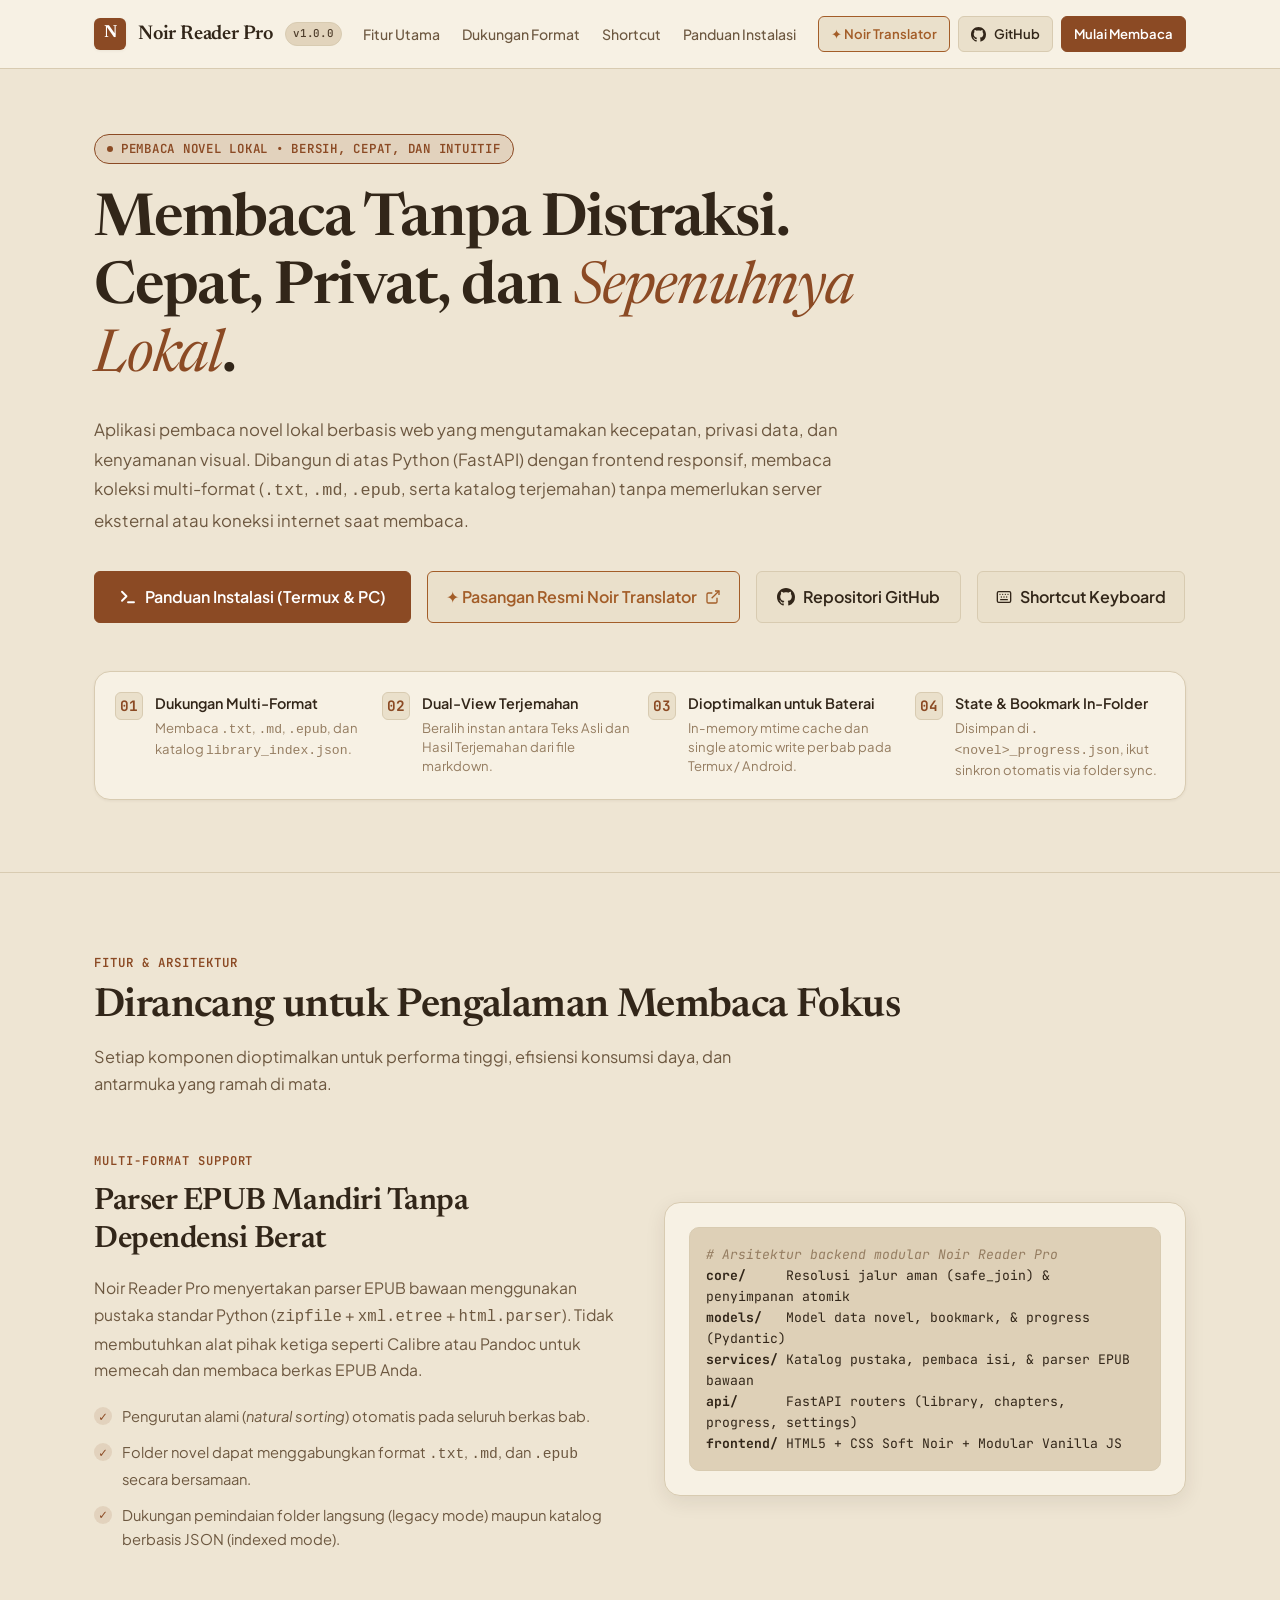
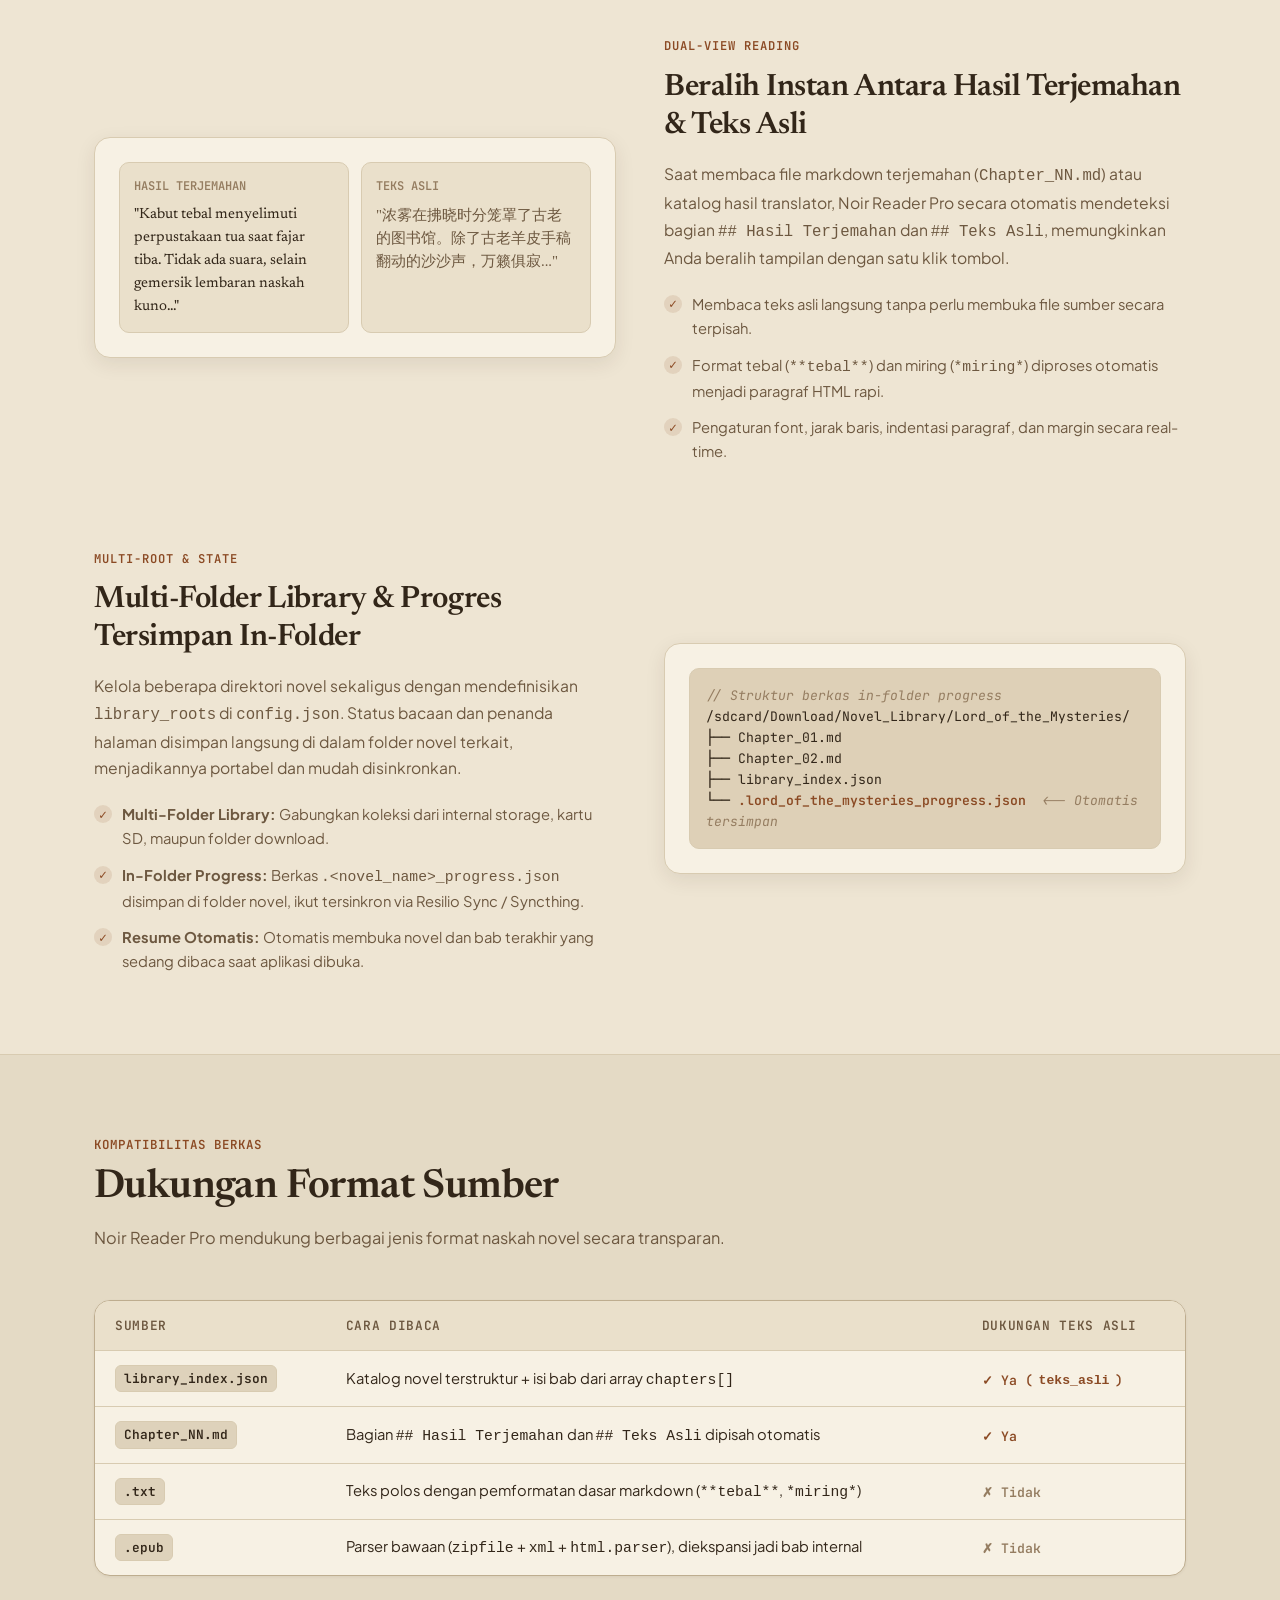
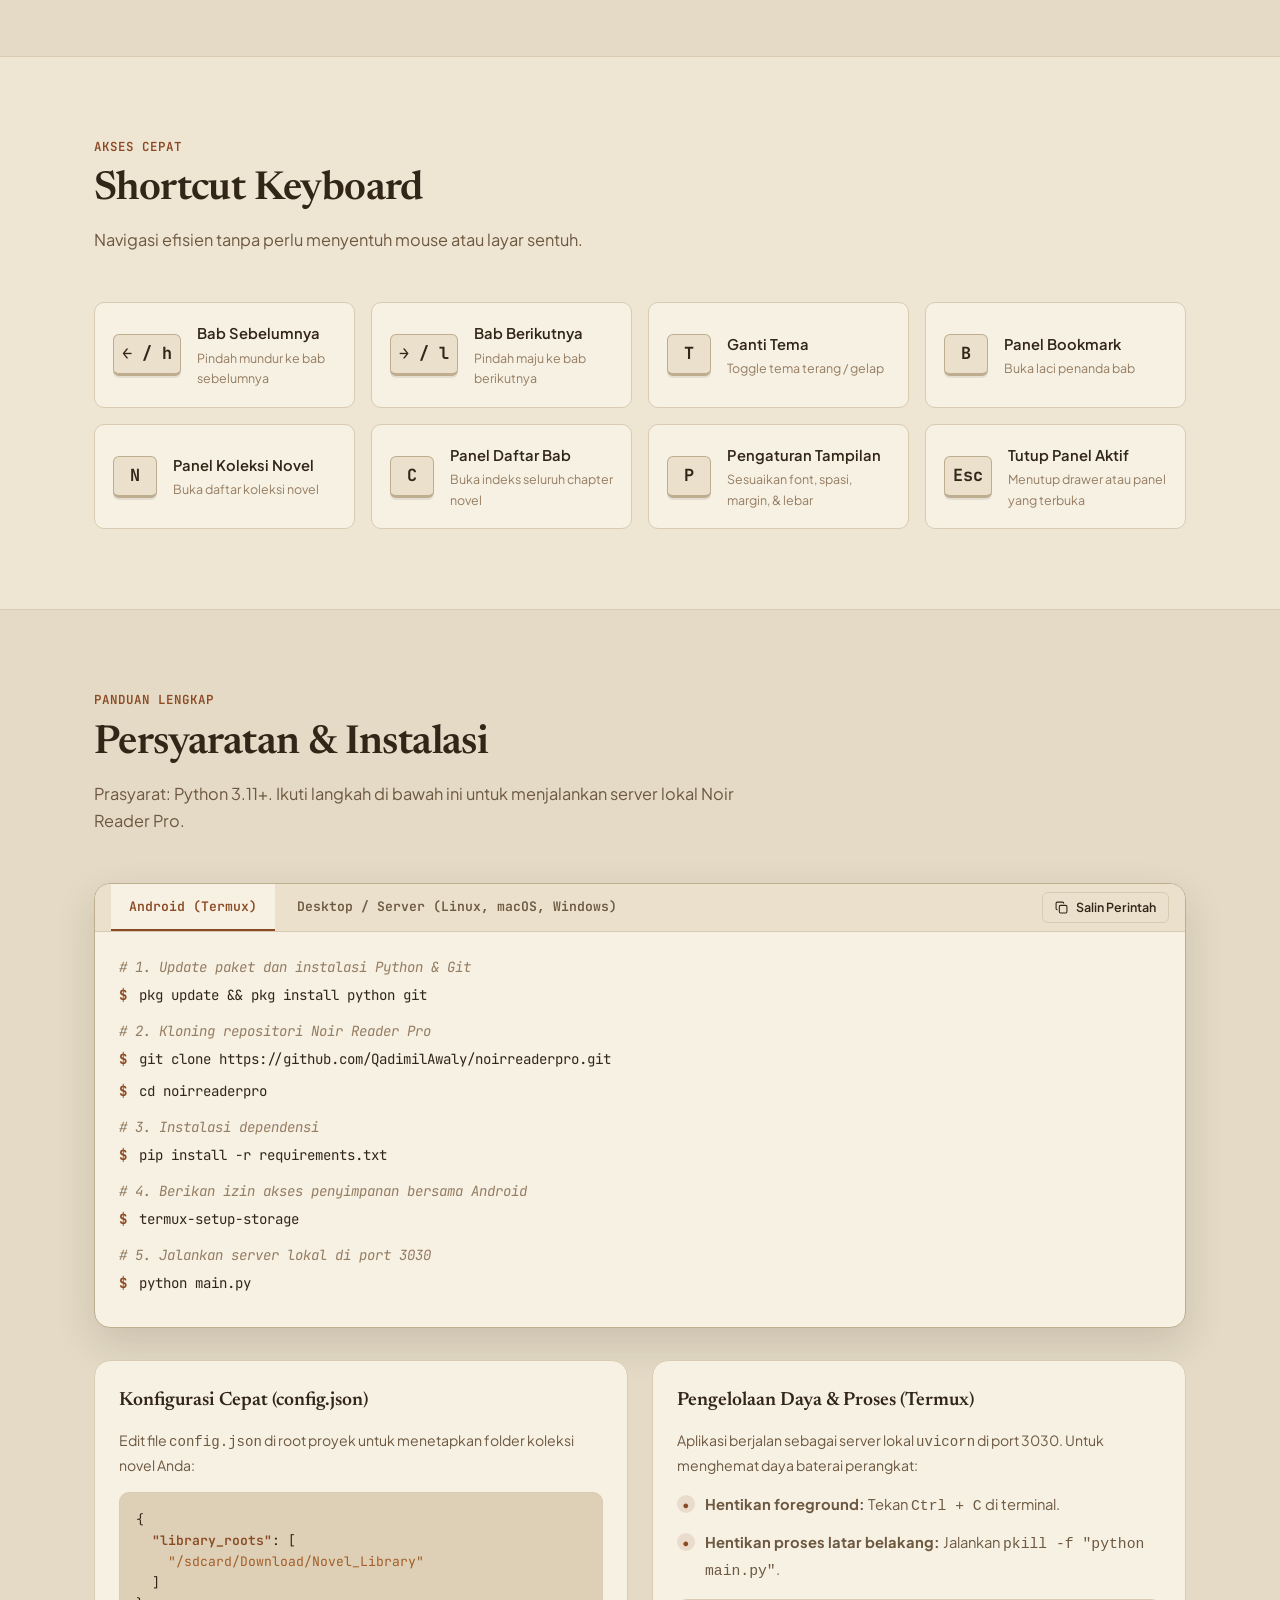
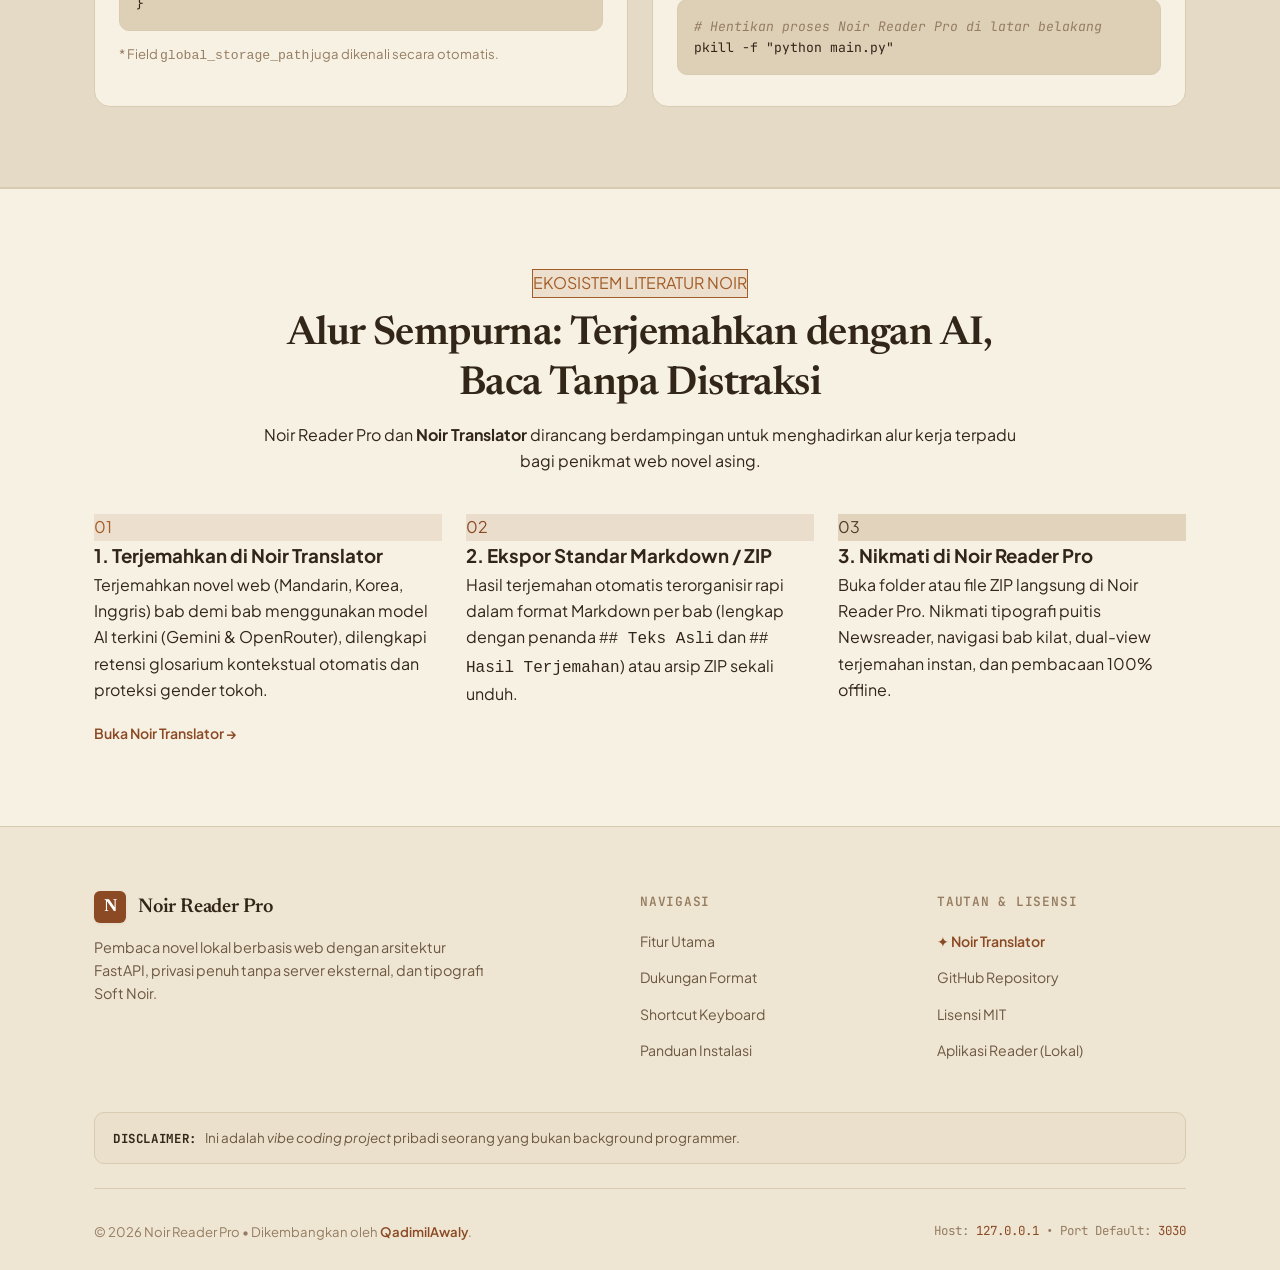
==== commit 7ca8f2a0: "style(landing): harmonize with Noir Translator Amber Sepia aesthetic and add ecosystem synergy" ====
--- a/docs/index.html
+++ b/docs/index.html
@@ -1,5 +1,5 @@
 <!DOCTYPE html>
-<html lang="id" data-theme="soft-light">
+<html lang="id">
 <head>
   <meta charset="UTF-8" />
   <meta name="viewport" content="width=device-width, initial-scale=1.0" />
@@ -35,138 +35,41 @@
 
       /* Base Spacing */
       --container-max: 1140px;
-    }
-
-    /* --- Theme: Soft Light (Default Warm Parchment) --- */
-    [data-theme="soft-light"] {
-      --bg: #f5f2eb;
-      --bg-alt: #ece8df;
-      --surface: #fdfbf7;
-      --surface-2: #f2ede3;
-      --surface-3: #e6e0d3;
-      --surface-glass: rgba(253, 251, 247, 0.88);
-
-      --fg: #221f1b;
-      --fg-soft: #635c52;
-      --fg-muted: #8c8374;
-      
-      --border: #dfd8cb;
-      --border-strong: #c8bfae;
-
-      --accent: #2e5c4a;
-      --accent-hover: #24493a;
-      --accent-soft: #e2ede7;
-      --accent-fg: #ffffff;
-
-      --amber-accent: #8a531b;
-      --amber-soft: #faebd7;
-
-      --shadow-sm: 0 1px 3px rgba(34, 31, 27, 0.05);
-      --shadow-md: 0 6px 20px rgba(34, 31, 27, 0.07);
-      --shadow-lg: 0 16px 40px rgba(34, 31, 27, 0.10);
-
-      --badge-bg: #e6dfd1;
-      --badge-fg: #3d372e;
-      --code-bg: #eae4d7;
-    }
-
-    /* --- Theme: Obsidian Noir (Dark Warm Pitch) --- */
-    [data-theme="obsidian-dark"] {
-      --bg: #141310;
-      --bg-alt: #1c1a15;
-      --surface: #1e1c17;
-      --surface-2: #28251e;
-      --surface-3: #343027;
-      --surface-glass: rgba(30, 28, 23, 0.90);
-
-      --fg: #ece7dc;
-      --fg-soft: #aba191;
-      --fg-muted: #7d7465;
-
-      --border: #322e24;
-      --border-strong: #474134;
-
-      --accent: #7fae9b;
-      --accent-hover: #96c4b2;
-      --accent-soft: #1f332a;
-      --accent-fg: #101914;
-
-      --amber-accent: #df9e58;
-      --amber-soft: #382513;
-
-      --shadow-sm: 0 1px 3px rgba(0, 0, 0, 0.4);
-      --shadow-md: 0 8px 24px rgba(0, 0, 0, 0.5);
-      --shadow-lg: 0 20px 48px rgba(0, 0, 0, 0.6);
-
-      --badge-bg: #2b2820;
-      --badge-fg: #cfc6b7;
-      --code-bg: #24211a;
-    }
-
-    /* --- Theme: Amber Sepia --- */
-    [data-theme="amber-sepia"] {
+
+      /* Amber Sepia Palette (Harmonized with Noir Translator) */
       --bg: #eee5d3;
       --bg-alt: #e4dac5;
       --surface: #f7f1e4;
-      --surface-2: #eadfcb;
+      --surface-2: #eae0cb;
       --surface-3: #ded2bb;
-      --surface-glass: rgba(247, 241, 228, 0.92);
+      --surface-glass: rgba(247, 241, 228, 0.97);
 
       --fg: #322619;
       --fg-soft: #6d5840;
       --fg-muted: #957d61;
 
-      --border: #d8caaee0;
+      --border: #d8cbb1;
       --border-strong: #bead8f;
 
       --accent: #8b4a24;
       --accent-hover: #723b1b;
-      --accent-soft: #f5e4d8;
+      --accent-soft: rgba(139, 74, 36, 0.12);
       --accent-fg: #ffffff;
 
       --amber-accent: #a35d28;
-      --amber-soft: #fceddb;
-
-      --shadow-sm: 0 1px 3px rgba(50, 38, 25, 0.05);
-      --shadow-md: 0 6px 20px rgba(50, 38, 25, 0.08);
-      --shadow-lg: 0 16px 40px rgba(50, 38, 25, 0.12);
+      --amber-soft: rgba(163, 93, 40, 0.12);
+
+      --shadow-sm: 0 1px 3px rgba(50, 38, 25, 0.06);
+      --shadow-md: 0 6px 20px rgba(50, 38, 25, 0.09);
+      --shadow-lg: 0 16px 40px rgba(50, 38, 25, 0.14);
 
       --badge-bg: #e2d4bc;
       --badge-fg: #4d3c2a;
       --code-bg: #ded0b7;
     }
 
-    /* --- Theme: Emerald Pine (Night Reading) --- */
-    [data-theme="emerald-pine"] {
-      --bg: #0d1714;
-      --bg-alt: #13221e;
-      --surface: #172a24;
-      --surface-2: #1e352e;
-      --surface-3: #27433b;
-      --surface-glass: rgba(23, 42, 36, 0.92);
-
-      --fg: #e2ede8;
-      --fg-soft: #9eb8af;
-      --fg-muted: #6f8c82;
-
-      --border: #233e35;
-      --border-strong: #33594d;
-
-      --accent: #65caa8;
-      --accent-hover: #81debE;
-      --accent-soft: #163d31;
-      --accent-fg: #0a1b15;
-
-      --amber-accent: #e2a865;
-      --amber-soft: #382813;
-
-      --shadow-sm: 0 1px 3px rgba(0, 0, 0, 0.4);
-      --shadow-md: 0 8px 24px rgba(0, 0, 0, 0.5);
-      --shadow-lg: 0 20px 48px rgba(0, 0, 0, 0.6);
-
-      --badge-bg: #203c33;
-      --badge-fg: #cae3da;
-      --code-bg: #1c332c;
+    section, [id] {
+      scroll-margin-top: 84px;
     }
 
     /* ==========================================================================
@@ -232,9 +135,7 @@
       position: sticky;
       top: 0;
       z-index: 100;
-      background: var(--surface-glass);
-      backdrop-filter: blur(12px);
-      -webkit-backdrop-filter: blur(12px);
+      background: var(--surface);
       border-bottom: 1px solid var(--border);
       transition: background-color var(--duration-normal) var(--ease-out), border-color var(--duration-normal) var(--ease-out);
     }
@@ -251,10 +152,12 @@
       align-items: center;
       gap: 12px;
       font-family: var(--font-display);
-      font-size: 1.35rem;
+      font-size: 1.25rem;
       font-weight: 600;
       letter-spacing: -0.01em;
       color: var(--fg);
+      white-space: nowrap;
+      flex-shrink: 0;
     }
 
     .brand-icon {
@@ -270,31 +173,40 @@
       font-weight: 700;
       font-size: 1.1rem;
       box-shadow: var(--shadow-sm);
+      flex-shrink: 0;
     }
 
     .brand-badge {
       font-family: var(--font-mono);
-      font-size: 0.72rem;
+      font-size: 0.68rem;
       font-weight: 500;
-      padding: 2px 8px;
+      padding: 2px 7px;
       border-radius: var(--radius-full);
       background: var(--badge-bg);
       color: var(--badge-fg);
       border: 1px solid var(--border);
+      flex-shrink: 0;
     }
 
     .nav-links {
-      display: flex;
+      display: none;
       align-items: center;
-      gap: 28px;
+      gap: 22px;
       list-style: none;
     }
 
+    @media (min-width: 1080px) {
+      .nav-links {
+        display: flex;
+      }
+    }
+
     .nav-link {
-      font-size: 0.92rem;
+      font-size: 0.88rem;
       font-weight: 500;
       color: var(--fg-soft);
       transition: color var(--duration-fast) ease;
+      white-space: nowrap;
     }
 
     .nav-link:hover {
@@ -304,7 +216,8 @@
     .nav-actions {
       display: flex;
       align-items: center;
-      gap: 12px;
+      gap: 8px;
+      flex-shrink: 0;
     }
 
     .btn {
@@ -1017,54 +930,10 @@
       color: var(--fg-muted);
     }
 
-    /* ==========================================================================
-       10. FLOATING THEME CONTROLLER
-       ========================================================================== */
-    .floating-tweaks {
-      position: fixed;
-      bottom: 24px;
-      right: 24px;
-      z-index: 999;
-      display: flex;
-      align-items: center;
-      gap: 8px;
-      padding: 6px;
-      background: var(--surface-glass);
-      backdrop-filter: blur(16px);
-      -webkit-backdrop-filter: blur(16px);
-      border: 1px solid var(--border-strong);
-      border-radius: var(--radius-full);
-      box-shadow: var(--shadow-lg);
-    }
-
-    .theme-chip {
-      width: 24px;
-      height: 24px;
-      border-radius: 50%;
-      border: 2px solid transparent;
-      cursor: pointer;
-      transition: transform var(--duration-fast) ease, border-color var(--duration-fast) ease;
-    }
-
-    .theme-chip:hover {
-      transform: scale(1.15);
-    }
-
-    .theme-chip.active {
-      border-color: var(--fg);
-      transform: scale(1.15);
-    }
-
-    .theme-chip[data-set-theme="soft-light"] { background: #f5f2eb; border: 1px solid #c8bfae; }
-    .theme-chip[data-set-theme="obsidian-dark"] { background: #141310; }
-    .theme-chip[data-set-theme="amber-sepia"] { background: #eee5d3; }
-    .theme-chip[data-set-theme="emerald-pine"] { background: #0d1714; }
-
     @media (max-width: 640px) {
       .nav-links { display: none; }
       .hero { padding-top: 36px; padding-bottom: 48px; }
       .hero-title { font-size: 2.1rem; }
-      .floating-tweaks { bottom: 16px; right: 16px; }
     }
   </style>
 </head>
@@ -1090,18 +959,16 @@
         </ul>
 
         <div class="nav-actions">
-          <button id="nav-theme-toggle" class="btn-icon-only" aria-label="Ganti Tema" title="Ganti Tema Terang/Gelap">
-            <svg width="18" height="18" viewBox="0 0 24 24" fill="none" stroke="currentColor" stroke-width="2" stroke-linecap="round" stroke-linejoin="round">
-              <path d="M12 3a6 6 0 0 0 9 9 9 9 0 1 1-9-9Z"></path>
-            </svg>
-          </button>
-          <a href="https://github.com/QadimilAwaly/noirreaderpro" target="_blank" rel="noopener noreferrer" class="btn btn-secondary">
-            <svg width="16" height="16" viewBox="0 0 24 24" fill="currentColor">
-              <path d="M12 0C5.37 0 0 5.37 0 12c0 5.31 3.435 9.795 8.205 11.385.6.105.825-.255.825-.57 0-.285-.015-1.23-.015-2.235-3.015.555-3.795-.735-4.035-1.41-.135-.345-.72-1.41-1.23-1.695-.42-.225-1.02-.78-.015-.795.945-.015 1.62.87 1.845 1.23 1.08 1.815 2.805 1.305 3.495.99.105-.78.42-1.305.765-1.605-2.67-.3-5.46-1.335-5.46-5.925 0-1.305.465-2.385 1.23-3.225-.12-.3-.54-1.53.12-3.18 0 0 1.005-.315 3.3 1.23.96-.27 1.98-.405 3-.405s2.04.135 3 .405c2.295-1.56 3.3-1.23 3.3-1.23.66 1.65.24 2.88.12 3.18.765.84 1.23 1.905 1.23 3.225 0 4.605-2.805 5.625-5.475 5.925.435.375.81 1.095.81 2.22 0 1.605-.015 2.895-.015 3.3 0 .315.225.69.825.57A12.02 12.02 0 0 0 24 12c0-6.63-5.37-12-12-12Z"/>
+          <a href="https://qadimilawaly.github.io/noir-translator/" target="_blank" rel="noopener noreferrer" class="btn btn-secondary" style="font-size: 0.82rem; padding: 6px 12px; border-color: var(--amber-accent); color: var(--amber-accent);">
+            <span>✦ Noir Translator</span>
+          </a>
+          <a href="https://github.com/QadimilAwaly/noirreaderpro" target="_blank" rel="noopener noreferrer" class="btn btn-secondary" style="font-size: 0.82rem; padding: 6px 12px;">
+            <svg width="15" height="15" viewBox="0 0 24 24" fill="currentColor">
+              <path d="M12 0C5.37 0 0 5.37 0 12c0 5.31 3.435 9.795 8.205 11.385.6.105.825-.255.825-.57 0-.285-.015-1.23-.015-2.235-3.015.555-3.795-.735-4.035-1.41-.135-.345-.72-1.41-1.23-1.695-.42-.225-1.02-.78-.015-.795.945-.015 1.62.87 1.845 1.23 1.08 1.815 2.805 1.305 3.495.99.105-.78.42-1.305.765-1.605-2.67-.3-5.46-1.335-5.46-5.925 0-1.305.465-2.385 1.23-3.225-.12-.3-.54-1.53.12-3.18 0 0 1.005-.315 3.3 1.23.96-.27 1.98-.405 3-.405s2.04.135 3 .405c2.295-1.56 3.3-1.23 3.3-1.23.66 1.65.24 2.88.12 3.18.765.84 1.23 1.905 1.23 3.225 0 4.605-2.805 5.625-5.475 5.925.435.375.81 1.095.81 2.22 0 1.605-.015 2.895-.015 3.3 0 .315.225.69.825.57A12.02 12.02 0 0 0 24 12c0-6.63-5.37-12-12-12z"/>
             </svg>
             <span>GitHub</span>
           </a>
-          <a href="#quickstart" class="btn btn-primary">
+          <a href="#quickstart" class="btn btn-primary" style="font-size: 0.82rem; padding: 6px 12px;">
             <span>Mulai Membaca</span>
           </a>
         </div>
@@ -1135,6 +1002,15 @@
             <line x1="12" y1="19" x2="20" y2="19"></line>
           </svg>
           <span>Panduan Instalasi (Termux & PC)</span>
+        </a>
+
+        <a href="https://qadimilawaly.github.io/noir-translator/" target="_blank" rel="noopener noreferrer" class="btn btn-secondary" style="padding: 12px 18px; font-size: 1rem; border-color: var(--amber-accent); color: var(--amber-accent);">
+          <span>✦ Pasangan Resmi Noir Translator</span>
+          <svg width="16" height="16" viewBox="0 0 24 24" fill="none" stroke="currentColor" stroke-width="2">
+            <path d="M18 13v6a2 2 0 0 1-2 2H5a2 2 0 0 1-2-2V8a2 2 0 0 1 2-2h6"></path>
+            <polyline points="15 3 21 3 21 9"></polyline>
+            <line x1="10" y1="14" x2="21" y2="3"></line>
+          </svg>
         </a>
 
         <a href="https://github.com/QadimilAwaly/noirreaderpro" target="_blank" rel="noopener noreferrer" class="btn btn-secondary" style="padding: 12px 20px; font-size: 1rem;">
@@ -1568,6 +1444,52 @@
   </section>
 
   <!-- ==========================================================================
+       EKOSISTEM NOIR SUITE SECTION
+       ========================================================================== -->
+  <section id="ekosistem" class="quickstart-section" style="background: var(--surface);">
+    <div class="container">
+      <div class="section-header" style="text-align: center; max-width: 780px; margin: 0 auto 40px;">
+        <span class="badge" style="background: var(--amber-soft); color: var(--amber-accent); border: 1px solid var(--amber-accent); margin-bottom: 12px; display: inline-block;">EKOSISTEM LITERATUR NOIR</span>
+        <h2 class="section-title">Alur Sempurna: Terjemahkan dengan AI, Baca Tanpa Distraksi</h2>
+        <p class="section-lead">
+          Noir Reader Pro dan <strong>Noir Translator</strong> dirancang berdampingan untuk menghadirkan alur kerja terpadu bagi penikmat web novel asing.
+        </p>
+      </div>
+
+      <div style="display: grid; grid-template-columns: repeat(auto-fit, minmax(280px, 1fr)); gap: 24px; margin-top: 24px;">
+        <div class="feature-card" style="border-color: var(--border-strong);">
+          <div class="feature-icon-wrapper" style="background: var(--amber-soft); color: var(--amber-accent);">01</div>
+          <h3 class="feature-title">1. Terjemahkan di Noir Translator</h3>
+          <p class="feature-description">
+            Terjemahkan novel web (Mandarin, Korea, Inggris) bab demi bab menggunakan model AI terkini (Gemini &amp; OpenRouter), dilengkapi retensi glosarium kontekstual otomatis dan proteksi gender tokoh.
+          </p>
+          <div style="margin-top: 16px;">
+            <a href="https://qadimilawaly.github.io/noir-translator/" target="_blank" rel="noopener noreferrer" style="color: var(--accent); font-weight: 600; font-size: 0.88rem; display: inline-flex; align-items: center; gap: 6px;">
+              Buka Noir Translator &rarr;
+            </a>
+          </div>
+        </div>
+
+        <div class="feature-card" style="border-color: var(--border-strong);">
+          <div class="feature-icon-wrapper" style="background: var(--accent-soft); color: var(--accent);">02</div>
+          <h3 class="feature-title">2. Ekspor Standar Markdown / ZIP</h3>
+          <p class="feature-description">
+            Hasil terjemahan otomatis terorganisir rapi dalam format Markdown per bab (lengkap dengan penanda <code>## Teks Asli</code> dan <code>## Hasil Terjemahan</code>) atau arsip ZIP sekali unduh.
+          </p>
+        </div>
+
+        <div class="feature-card" style="border-color: var(--border-strong);">
+          <div class="feature-icon-wrapper" style="background: var(--badge-bg); color: var(--badge-fg);">03</div>
+          <h3 class="feature-title">3. Nikmati di Noir Reader Pro</h3>
+          <p class="feature-description">
+            Buka folder atau file ZIP langsung di Noir Reader Pro. Nikmati tipografi puitis Newsreader, navigasi bab kilat, dual-view terjemahan instan, dan pembacaan 100% offline.
+          </p>
+        </div>
+      </div>
+    </div>
+  </section>
+
+  <!-- ==========================================================================
        FOOTER
        ========================================================================== -->
   <footer class="site-footer">
@@ -1596,6 +1518,7 @@
         <div class="footer-col">
           <h4>Tautan & Lisensi</h4>
           <ul class="footer-links">
+            <li><a href="https://qadimilawaly.github.io/noir-translator/" target="_blank" rel="noopener noreferrer" style="color: var(--accent); font-weight: 600;">✦ Noir Translator</a></li>
             <li><a href="https://github.com/QadimilAwaly/noirreaderpro" target="_blank" rel="noopener noreferrer">GitHub Repository</a></li>
             <li><a href="https://github.com/QadimilAwaly/noirreaderpro/blob/main/LICENSE" target="_blank" rel="noopener noreferrer">Lisensi MIT</a></li>
             <li><a href="http://127.0.0.1:3030">Aplikasi Reader (Lokal)</a></li>
@@ -1614,17 +1537,6 @@
       </div>
     </div>
   </footer>
-
-  <!-- ==========================================================================
-       FLOATING THEME CONTROLLER
-       ========================================================================== -->
-  <aside class="floating-tweaks" aria-label="Pengatur Tema">
-    <span style="font-family: var(--font-mono); font-size: 0.72rem; font-weight: 600; color: var(--fg-muted); padding: 0 4px;">Tema</span>
-    <button class="theme-chip active" data-set-theme="soft-light" title="Soft Light"></button>
-    <button class="theme-chip" data-set-theme="obsidian-dark" title="Obsidian Dark"></button>
-    <button class="theme-chip" data-set-theme="amber-sepia" title="Amber Sepia"></button>
-    <button class="theme-chip" data-set-theme="emerald-pine" title="Emerald Pine"></button>
-  </aside>
 
   <!-- ==========================================================================
        INTERACTIVE JAVASCRIPT LOGIC
@@ -1633,40 +1545,7 @@
     (function () {
       'use strict';
 
-      // --- 1. Global Theme Management ---
-      const themeChips = document.querySelectorAll("[data-set-theme]");
-      const navThemeToggle = document.getElementById("nav-theme-toggle");
-
-      function setTheme(themeName) {
-        document.documentElement.setAttribute("data-theme", themeName);
-        localStorage.setItem("noir-landing-theme", themeName);
-        themeChips.forEach(chip => {
-          if (chip.getAttribute("data-set-theme") === themeName) {
-            chip.classList.add("active");
-          } else {
-            chip.classList.remove("active");
-          }
-        });
-      }
-
-      // Load saved theme or default to soft-light
-      const savedTheme = localStorage.getItem("noir-landing-theme") || "soft-light";
-      setTheme(savedTheme);
-
-      themeChips.forEach(chip => {
-        chip.addEventListener("click", () => {
-          const t = chip.getAttribute("data-set-theme");
-          setTheme(t);
-        });
-      });
-
-      navThemeToggle.addEventListener("click", () => {
-        const cur = document.documentElement.getAttribute("data-theme");
-        const next = cur === "obsidian-dark" ? "soft-light" : "obsidian-dark";
-        setTheme(next);
-      });
-
-      // --- 2. Interactive Keyboard Matrix Highlight ---
+      // --- 1. Interactive Keyboard Matrix Highlight ---
       const kbdCards = document.querySelectorAll(".kbd-card");
       window.addEventListener("keydown", (e) => {
         const code = e.code;
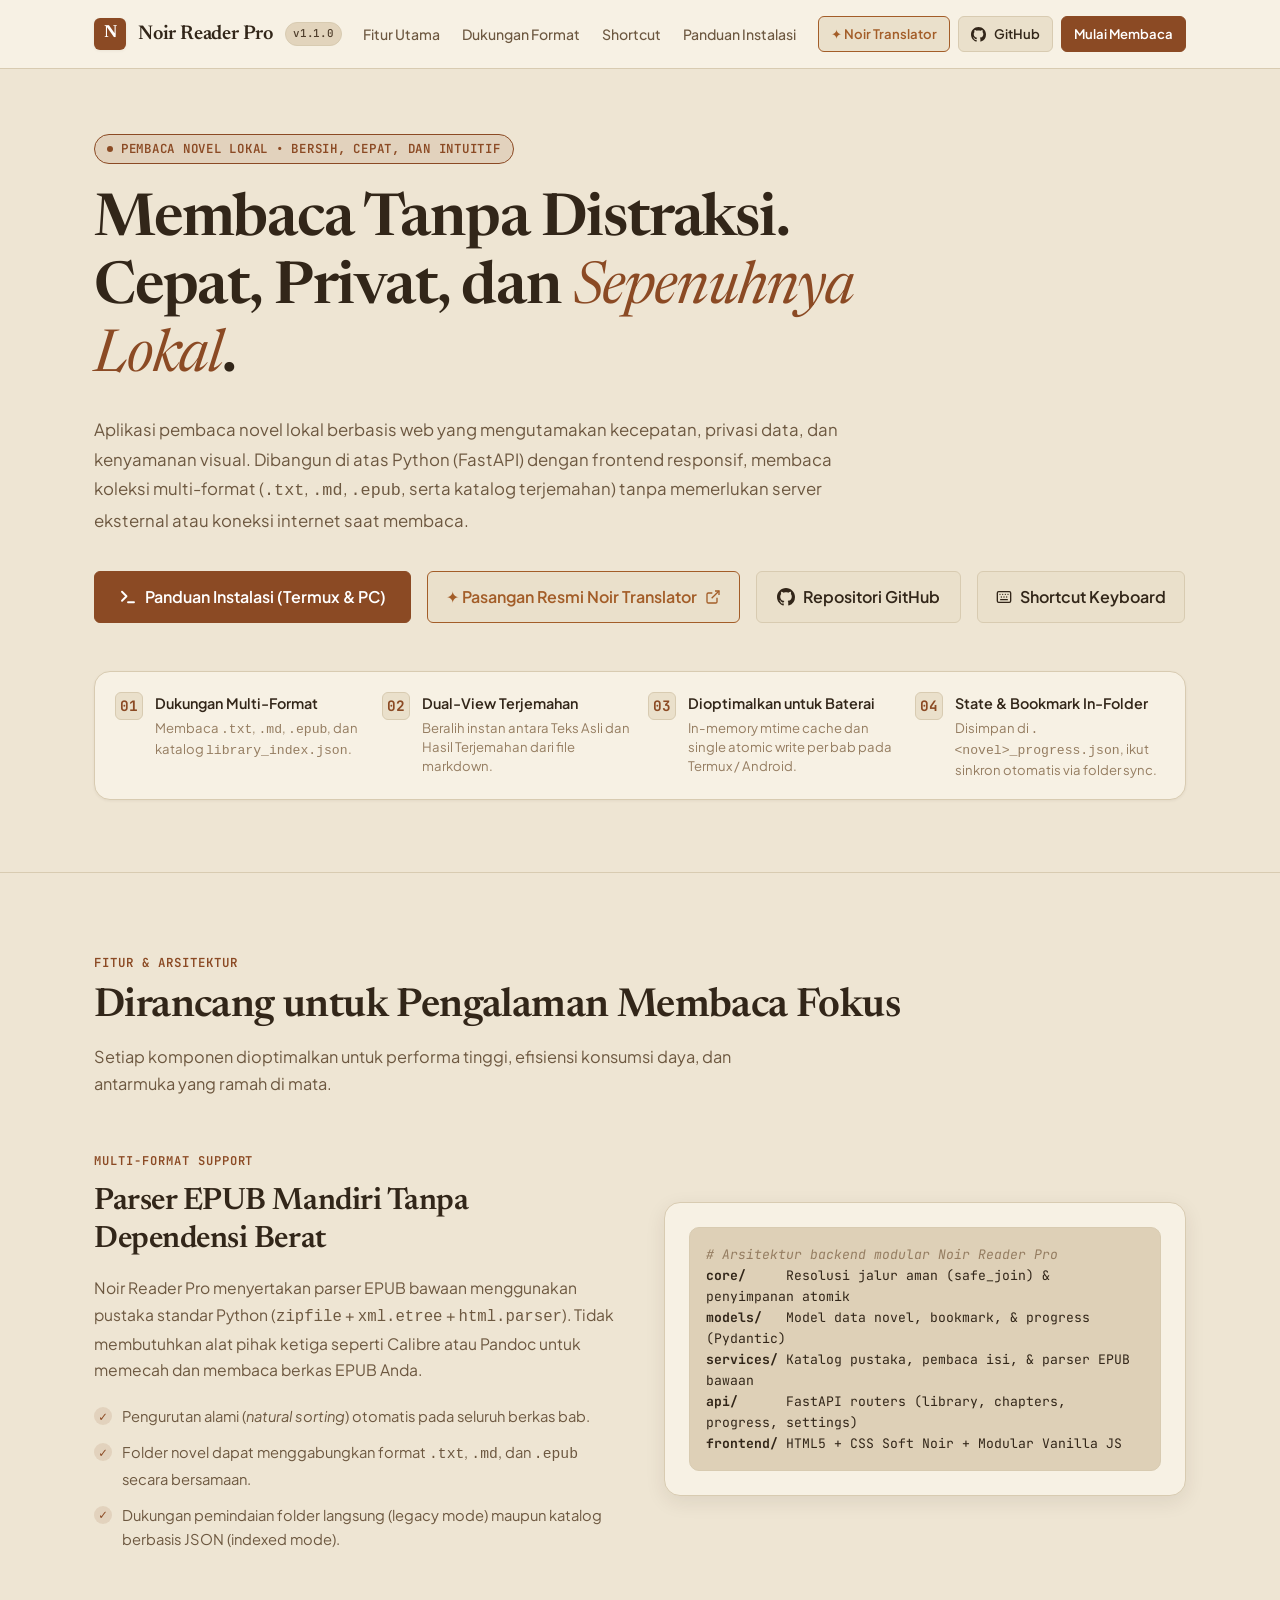
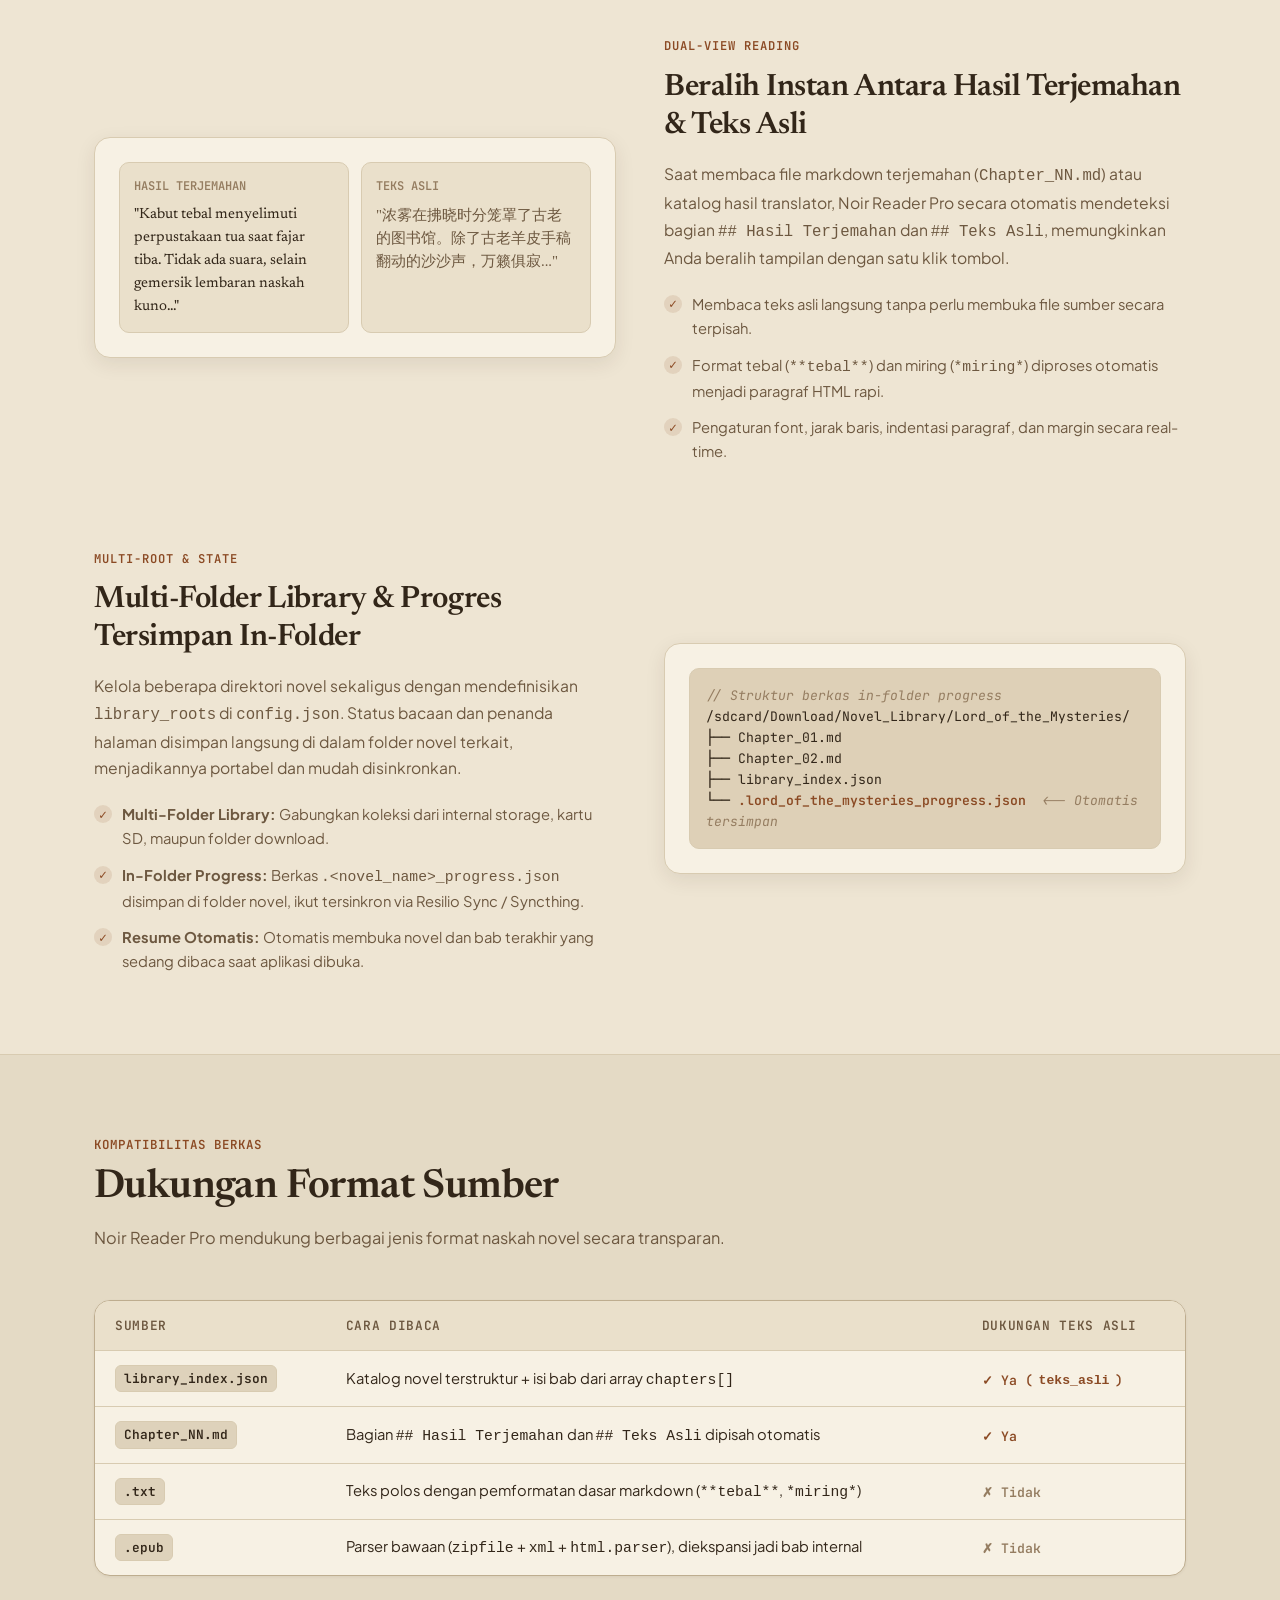
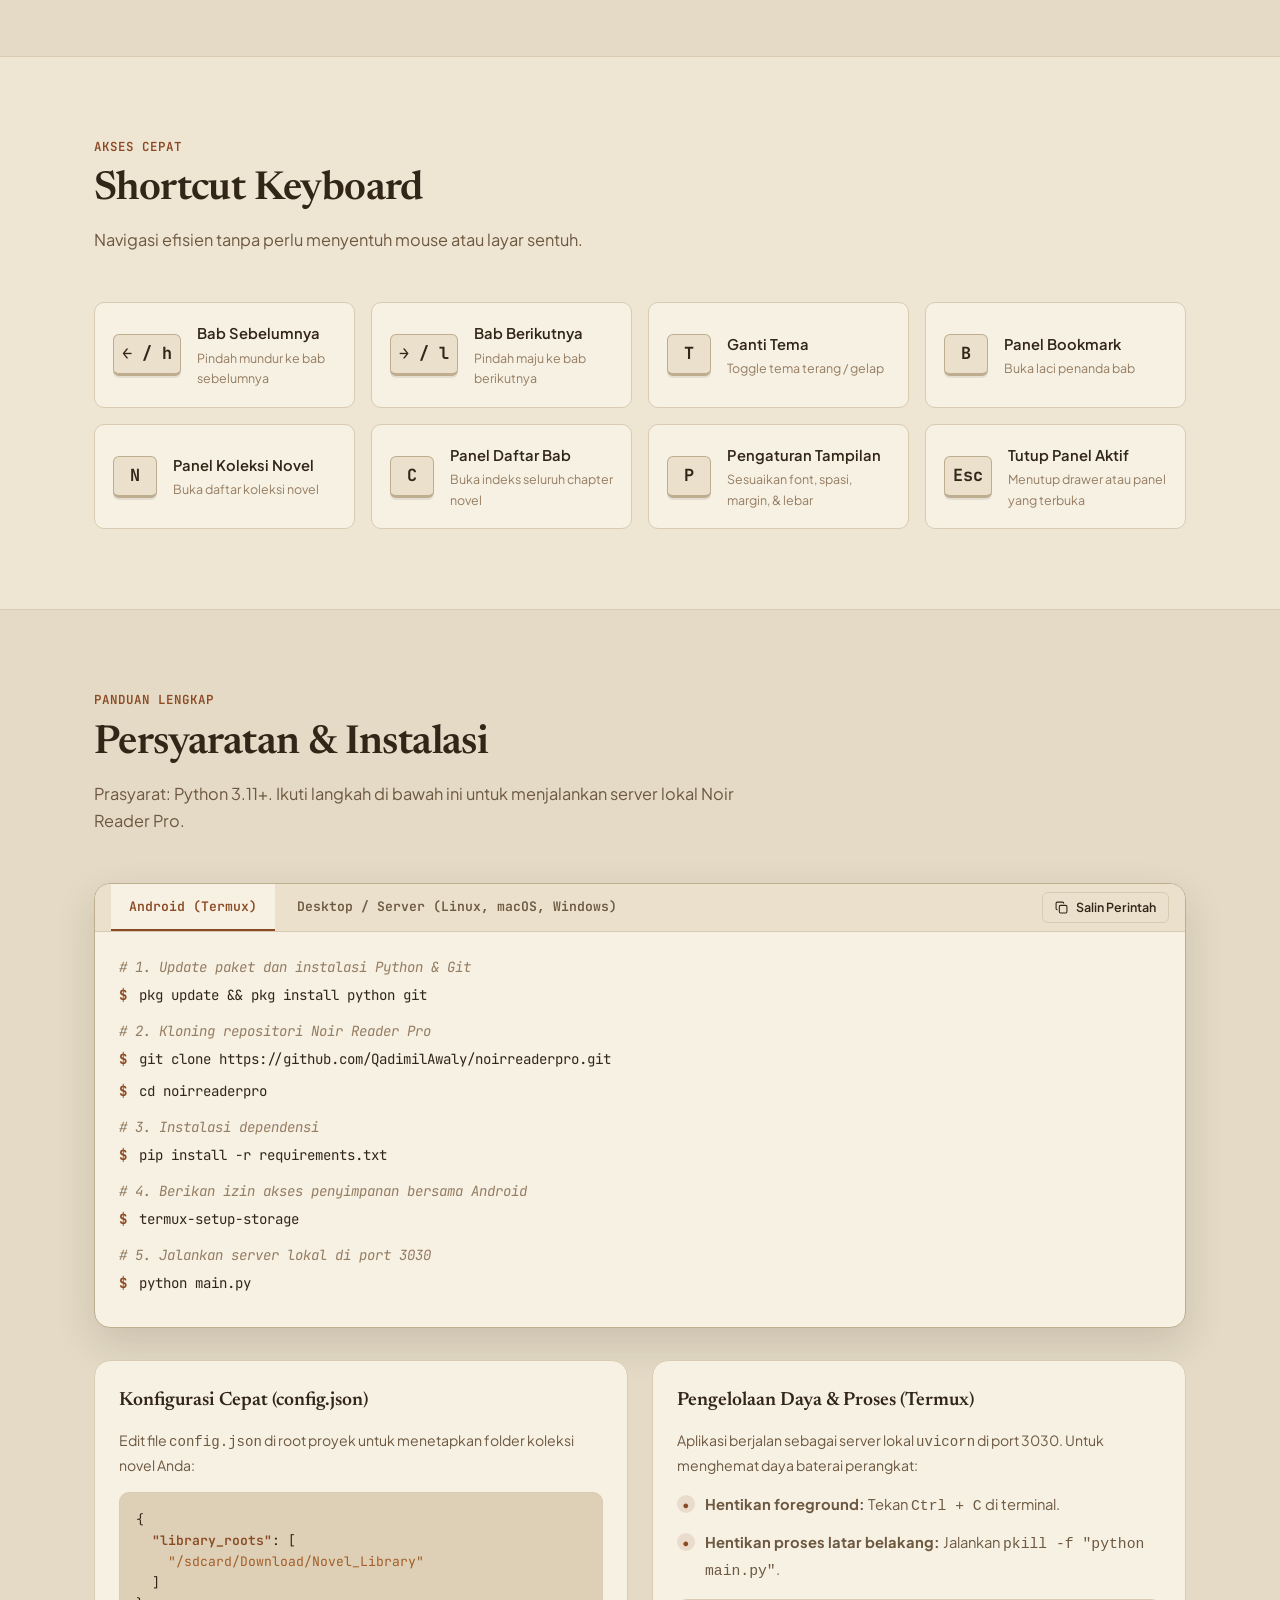
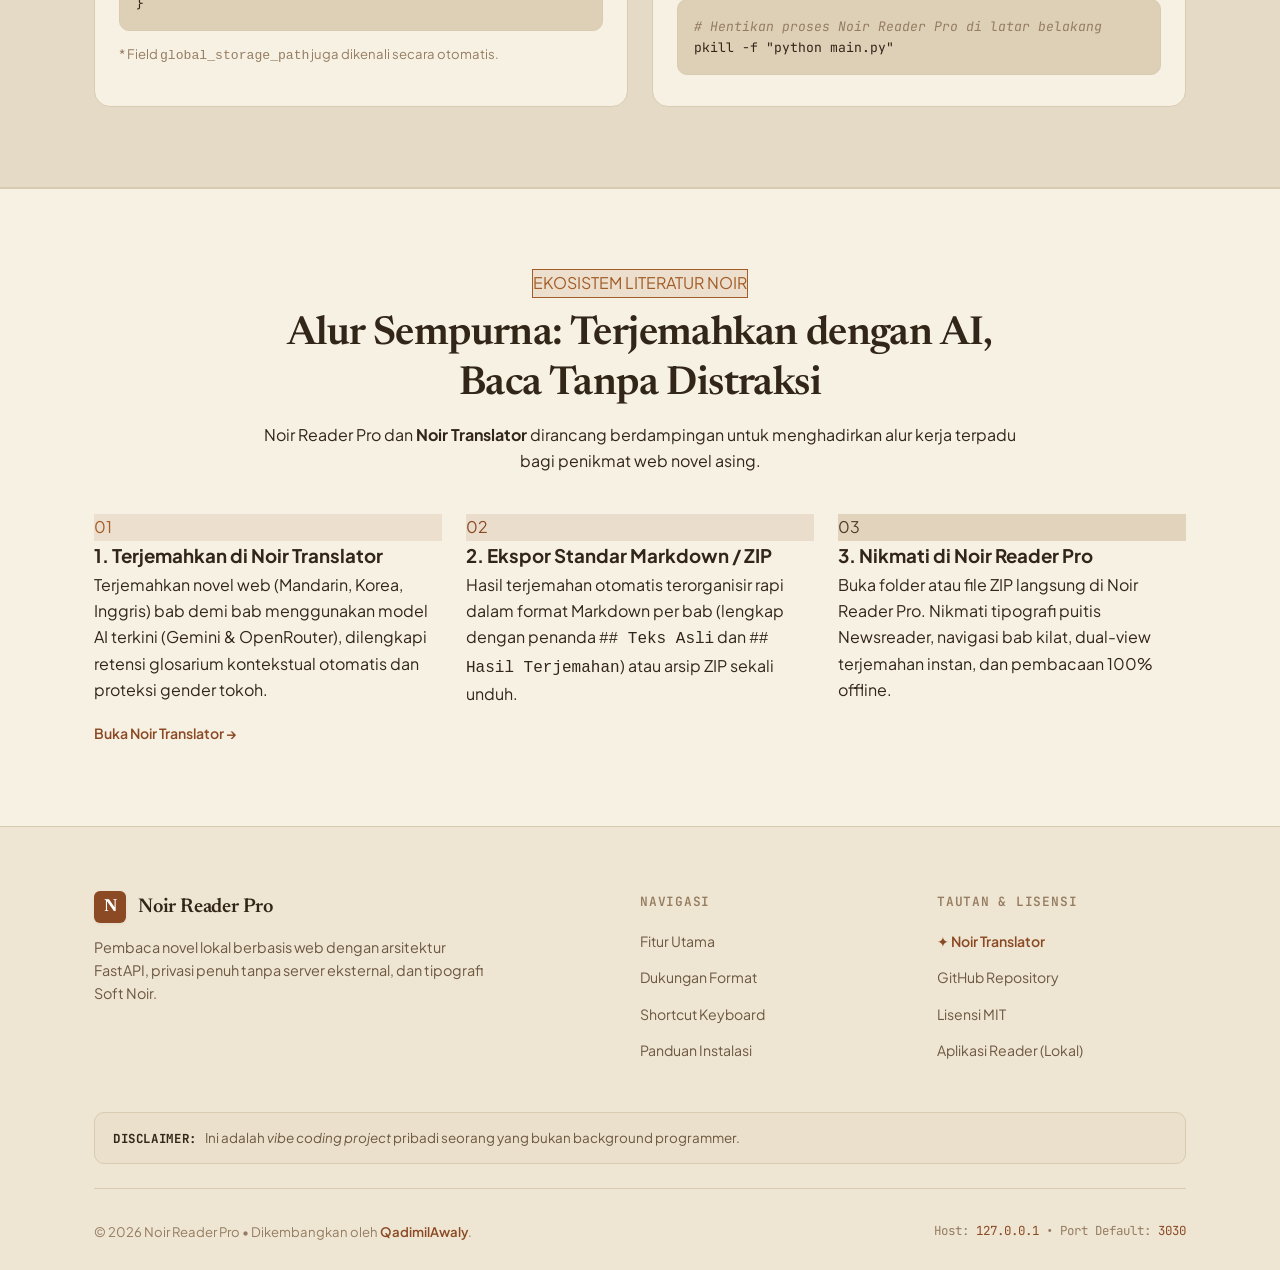
==== commit 0fac009a: "chore(release): bump version to 1.1.0 and update changelog" ====
--- a/docs/index.html
+++ b/docs/index.html
@@ -948,7 +948,7 @@
         <a href="#" class="brand-logo" aria-label="Noir Reader Pro Home">
           <div class="brand-icon">N</div>
           <span>Noir Reader Pro</span>
-          <span class="brand-badge">v1.0.0</span>
+          <span class="brand-badge">v1.1.0</span>
         </a>
 
         <ul class="nav-links">
@@ -1521,7 +1521,7 @@
             <li><a href="https://qadimilawaly.github.io/noir-translator/" target="_blank" rel="noopener noreferrer" style="color: var(--accent); font-weight: 600;">✦ Noir Translator</a></li>
             <li><a href="https://github.com/QadimilAwaly/noirreaderpro" target="_blank" rel="noopener noreferrer">GitHub Repository</a></li>
             <li><a href="https://github.com/QadimilAwaly/noirreaderpro/blob/main/LICENSE" target="_blank" rel="noopener noreferrer">Lisensi MIT</a></li>
-            <li><a href="http://127.0.0.1:3030">Aplikasi Reader (Lokal)</a></li>
+            <li><a href="/">Aplikasi Reader (Lokal)</a></li>
           </ul>
         </div>
       </div>
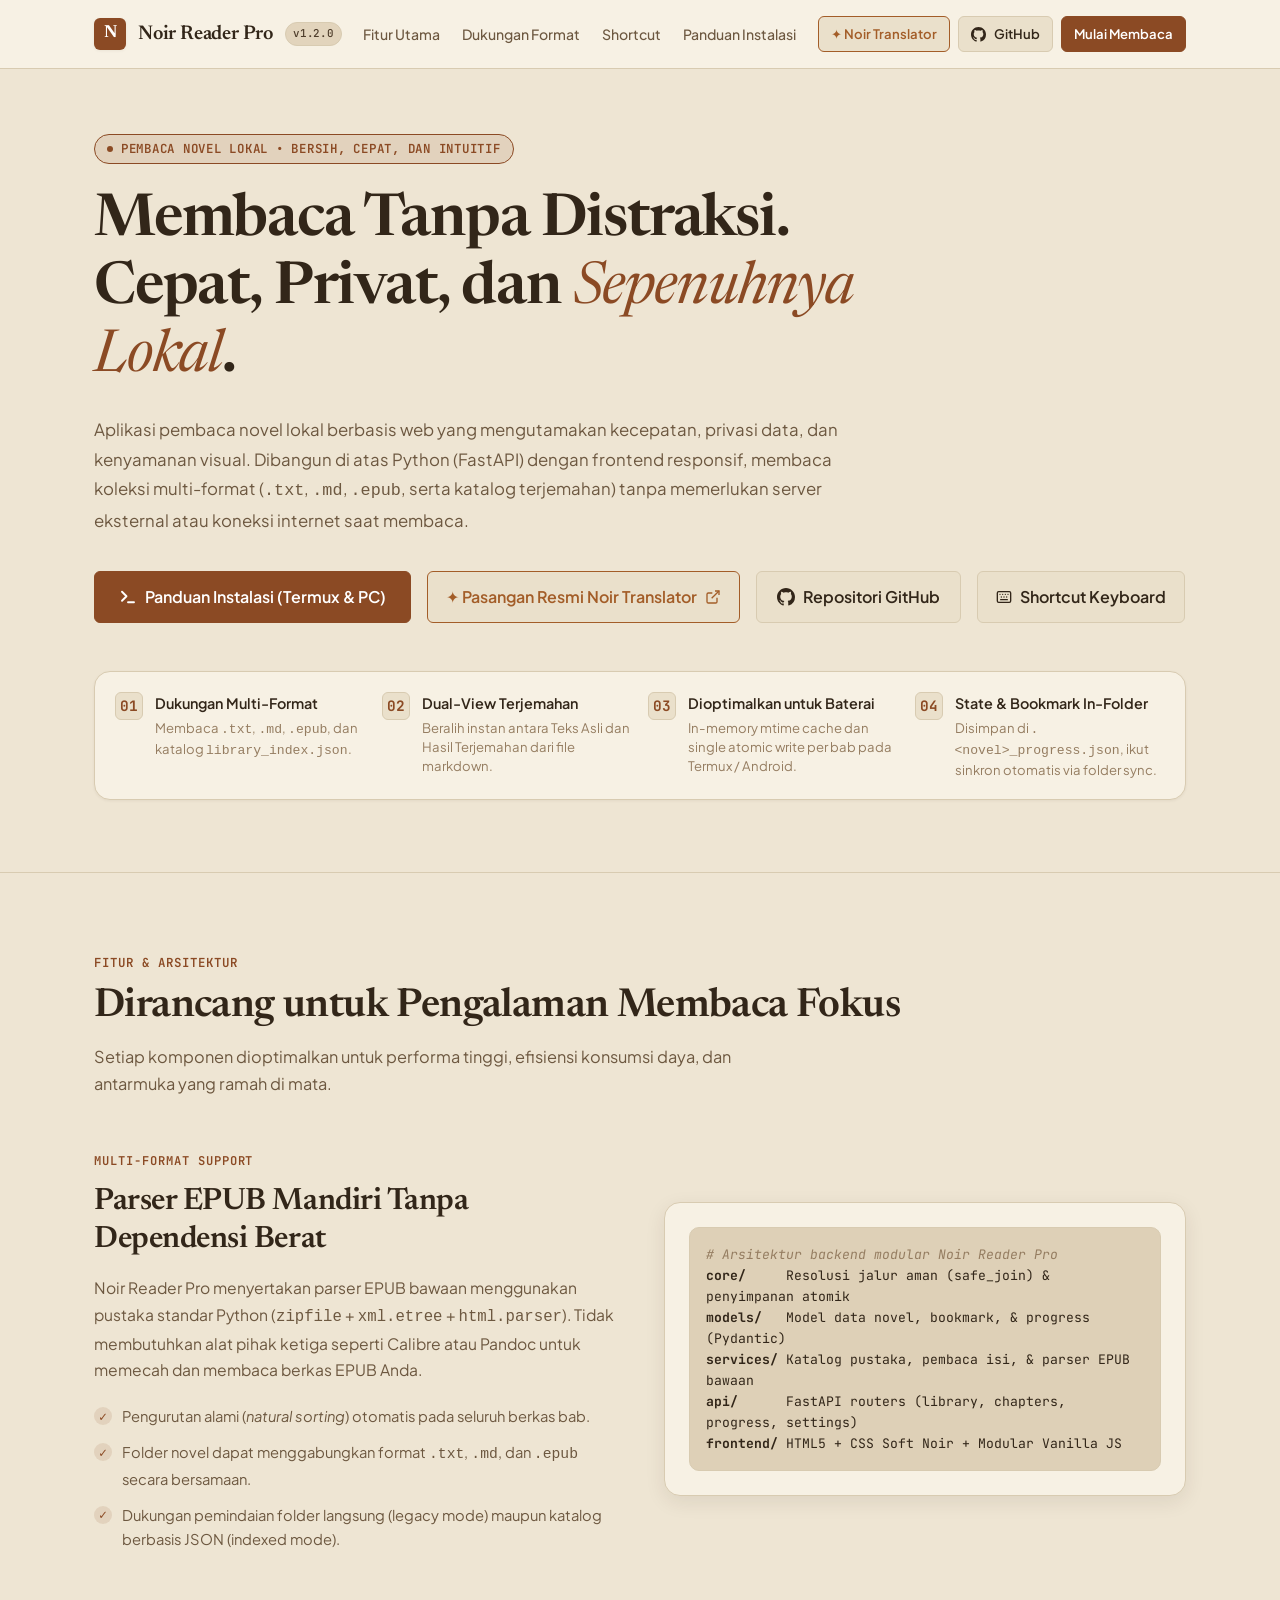
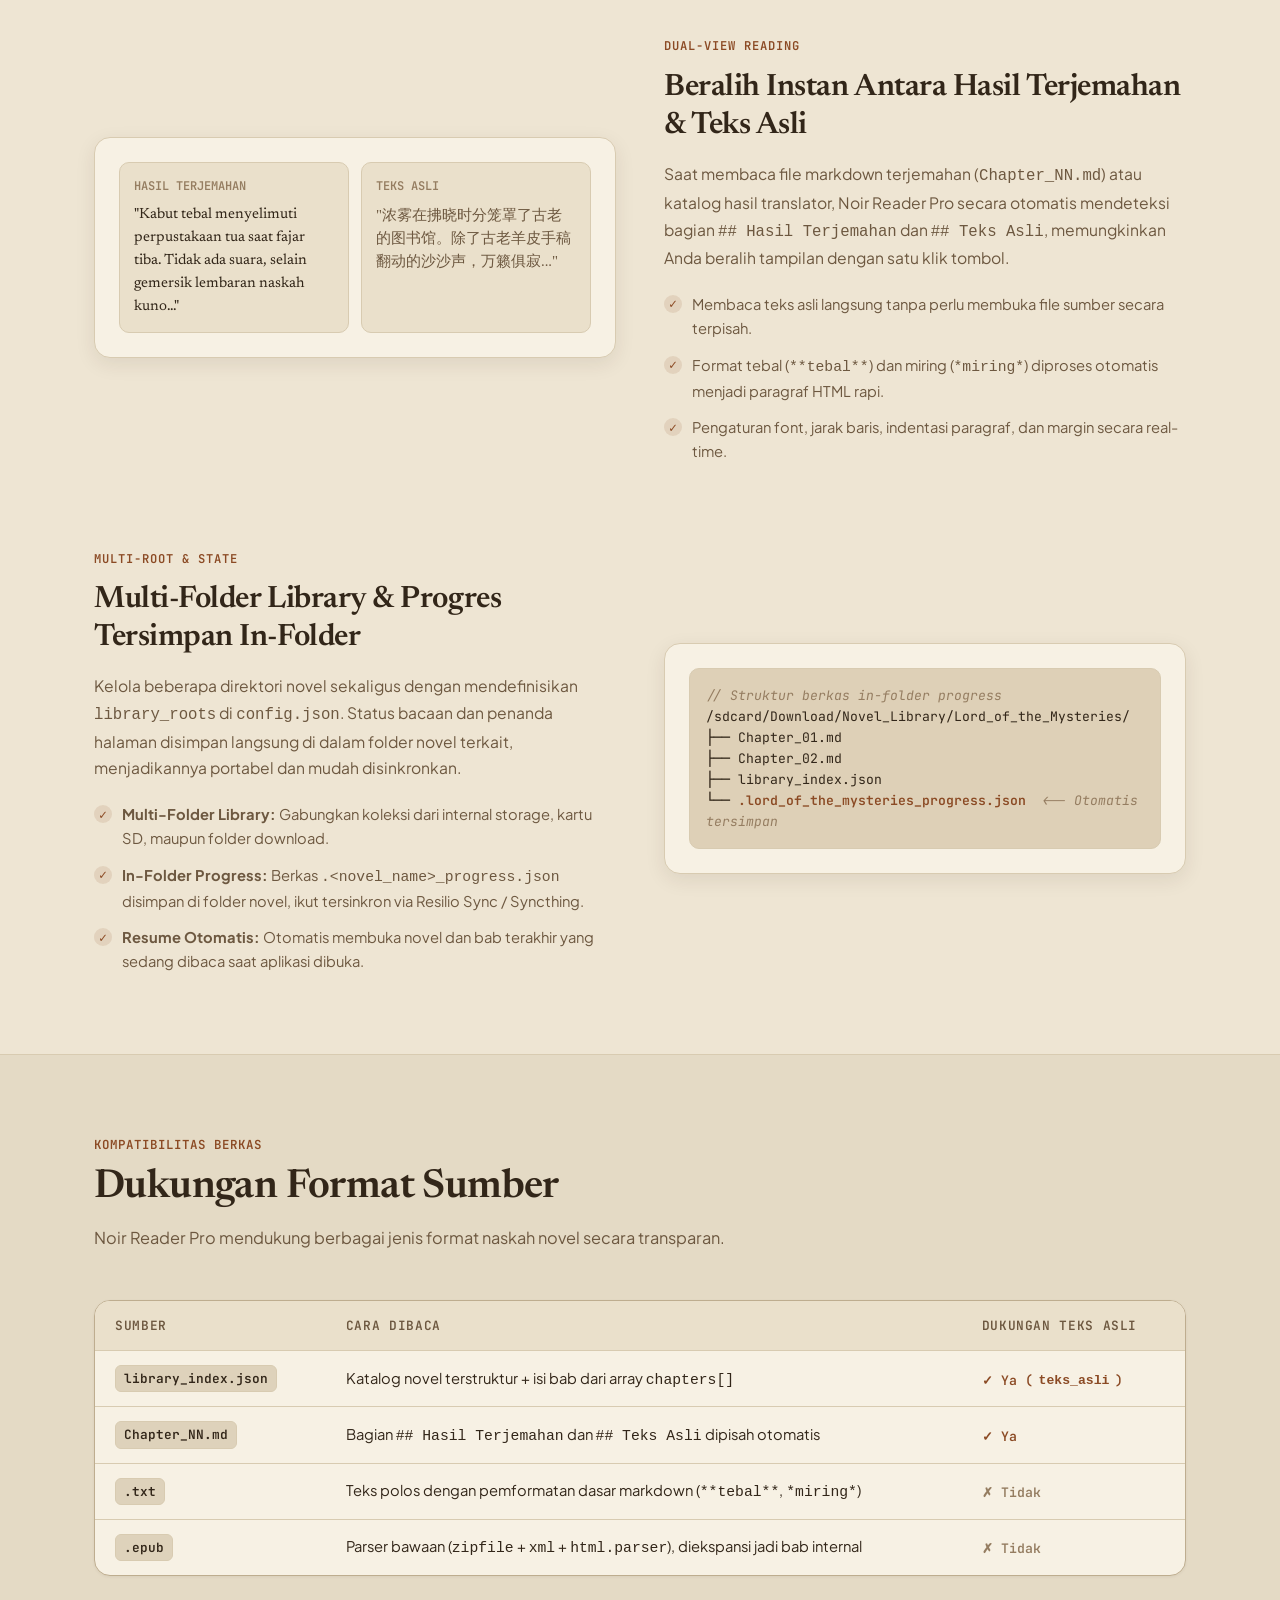
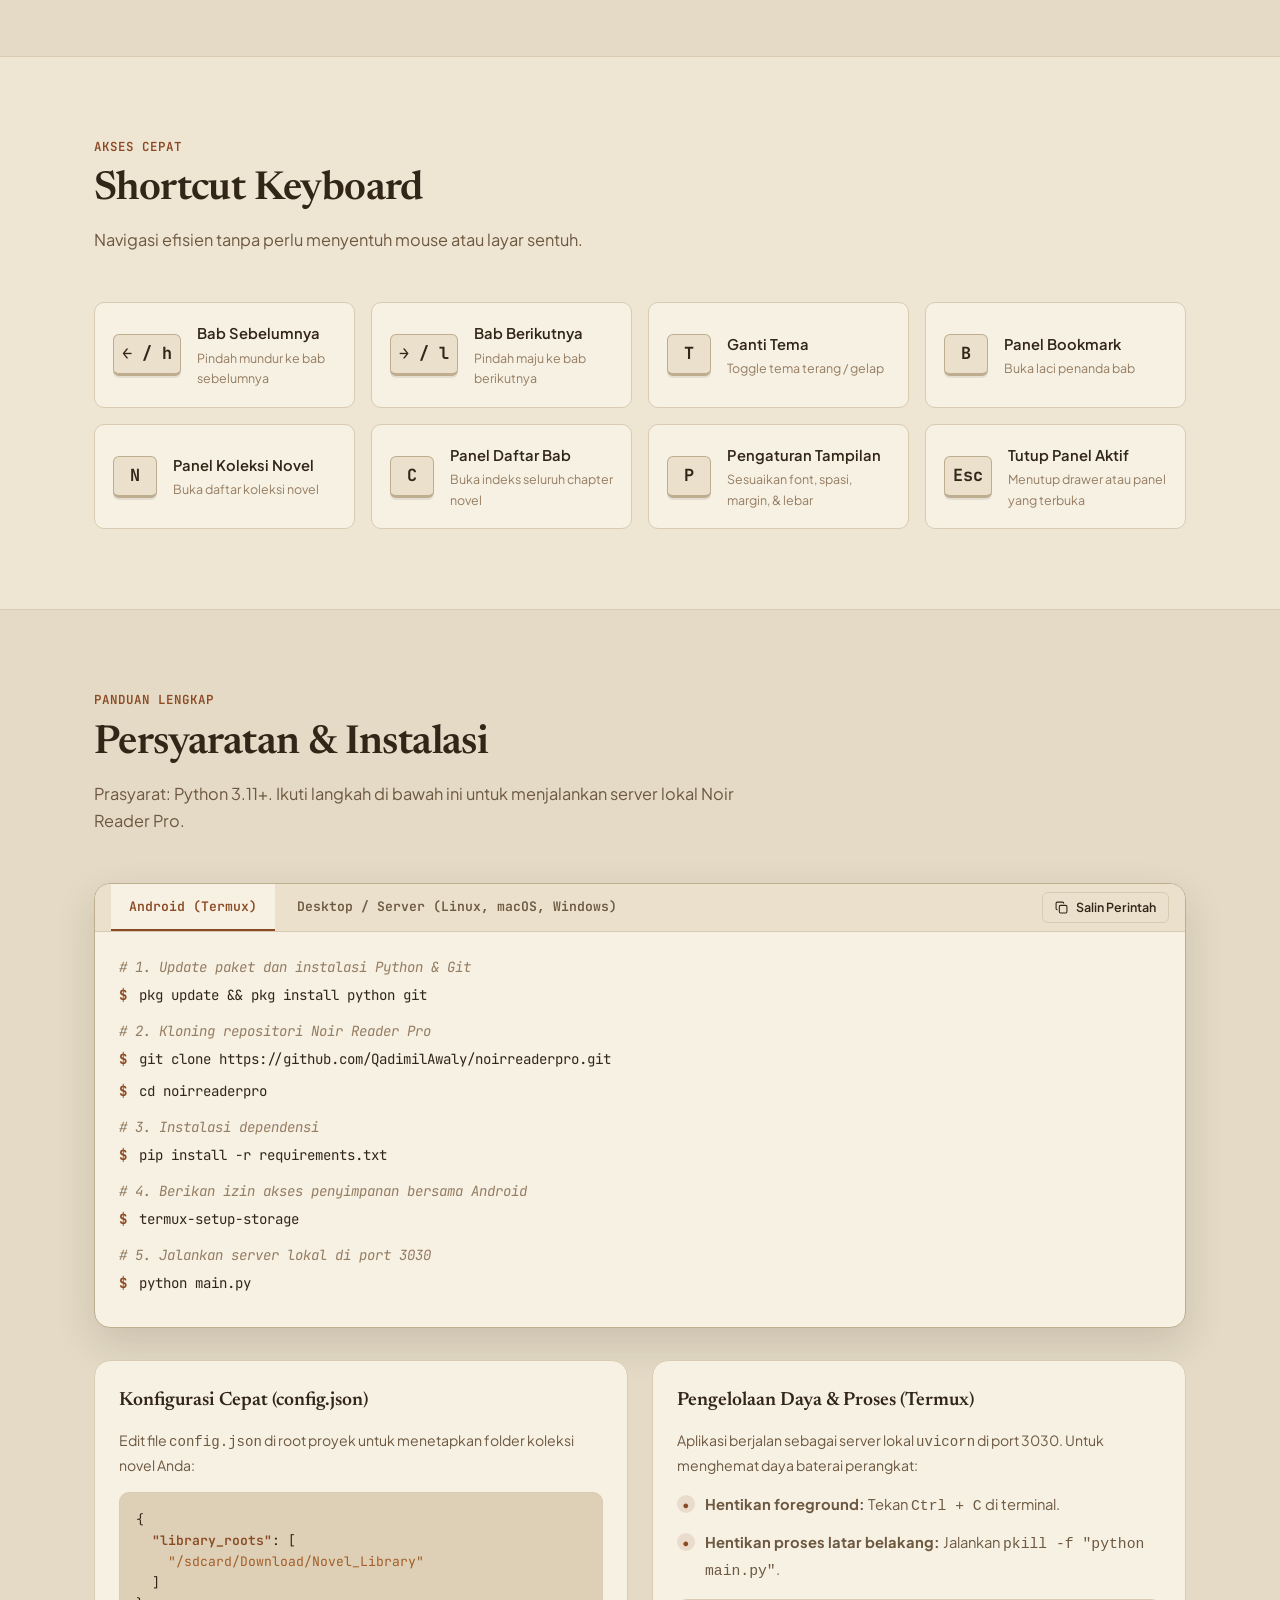
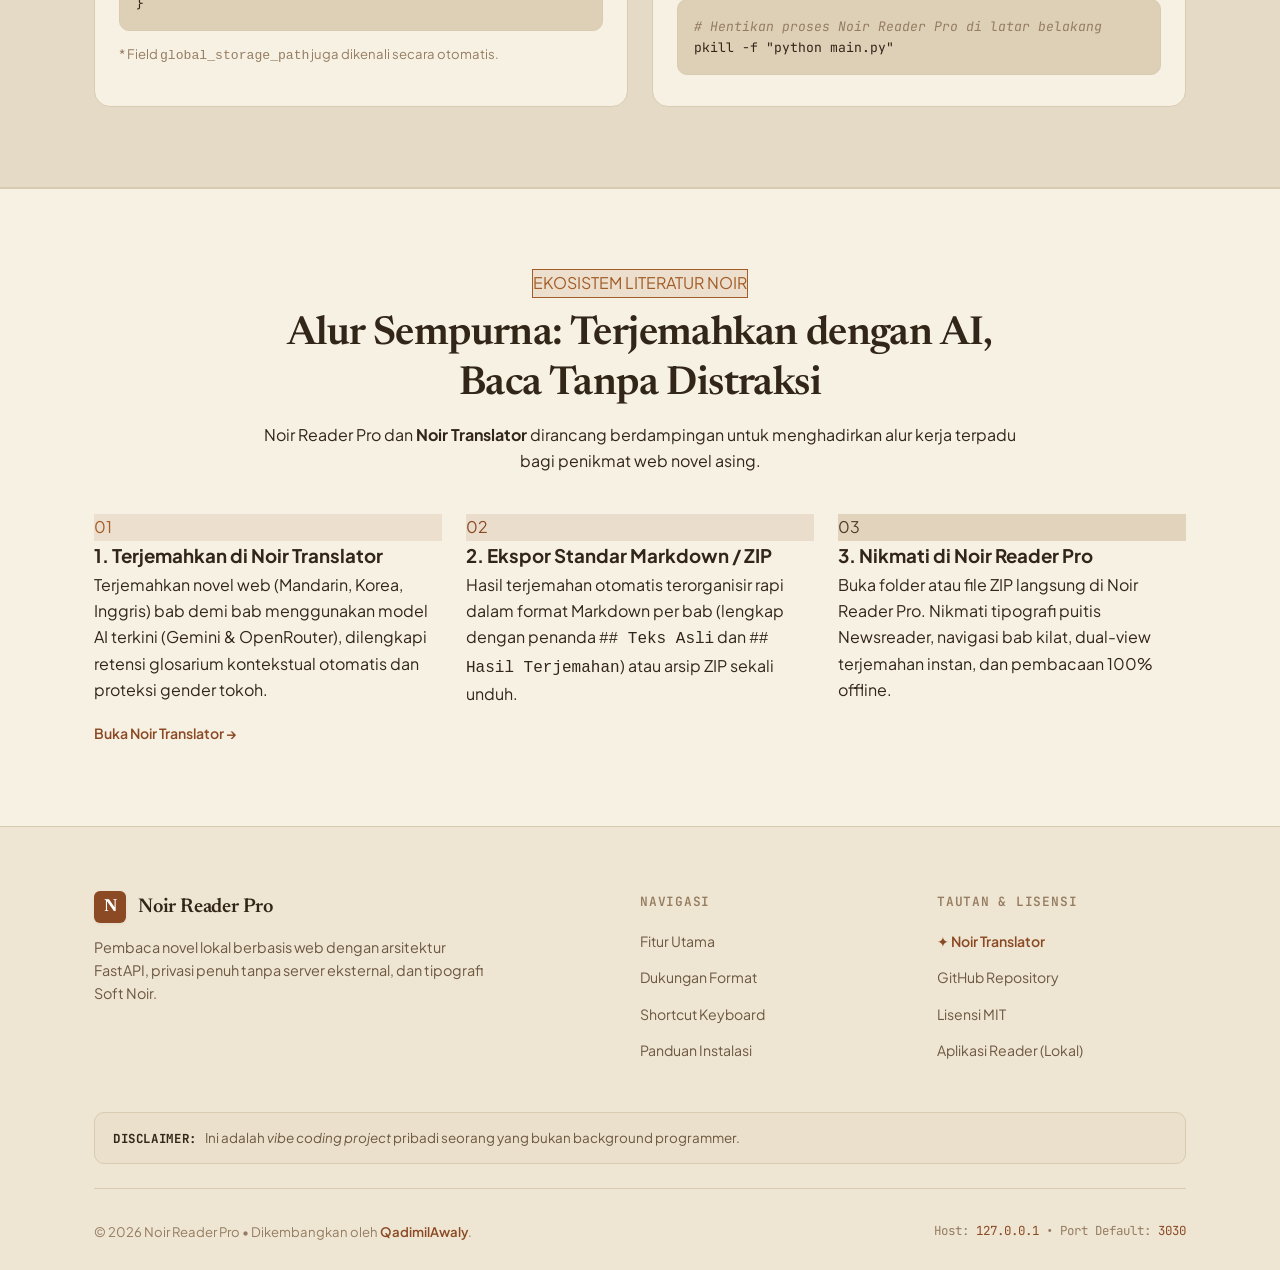
==== commit aaab46eb: "chore(release): bump version to 1.2.0 and update changelog" ====
--- a/docs/index.html
+++ b/docs/index.html
@@ -948,7 +948,7 @@
         <a href="#" class="brand-logo" aria-label="Noir Reader Pro Home">
           <div class="brand-icon">N</div>
           <span>Noir Reader Pro</span>
-          <span class="brand-badge">v1.1.0</span>
+          <span class="brand-badge">v1.2.0</span>
         </a>
 
         <ul class="nav-links">
